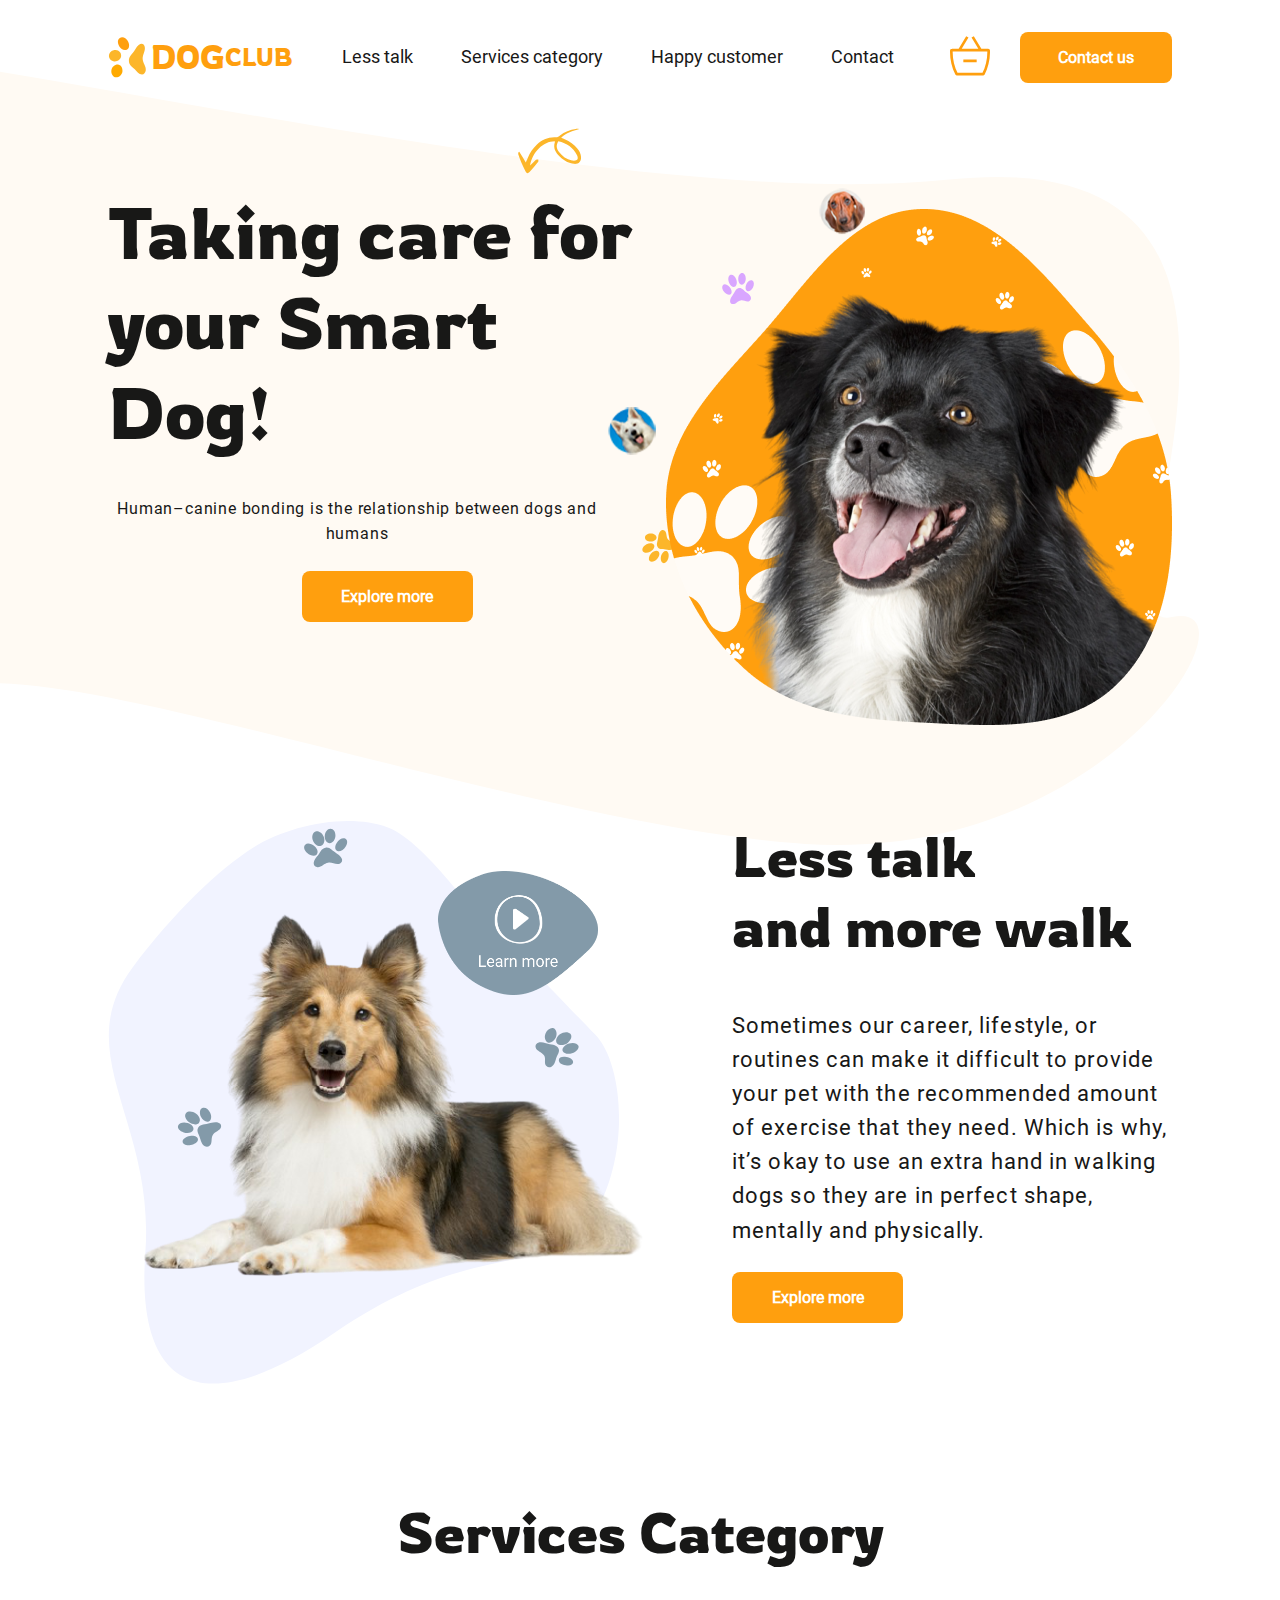
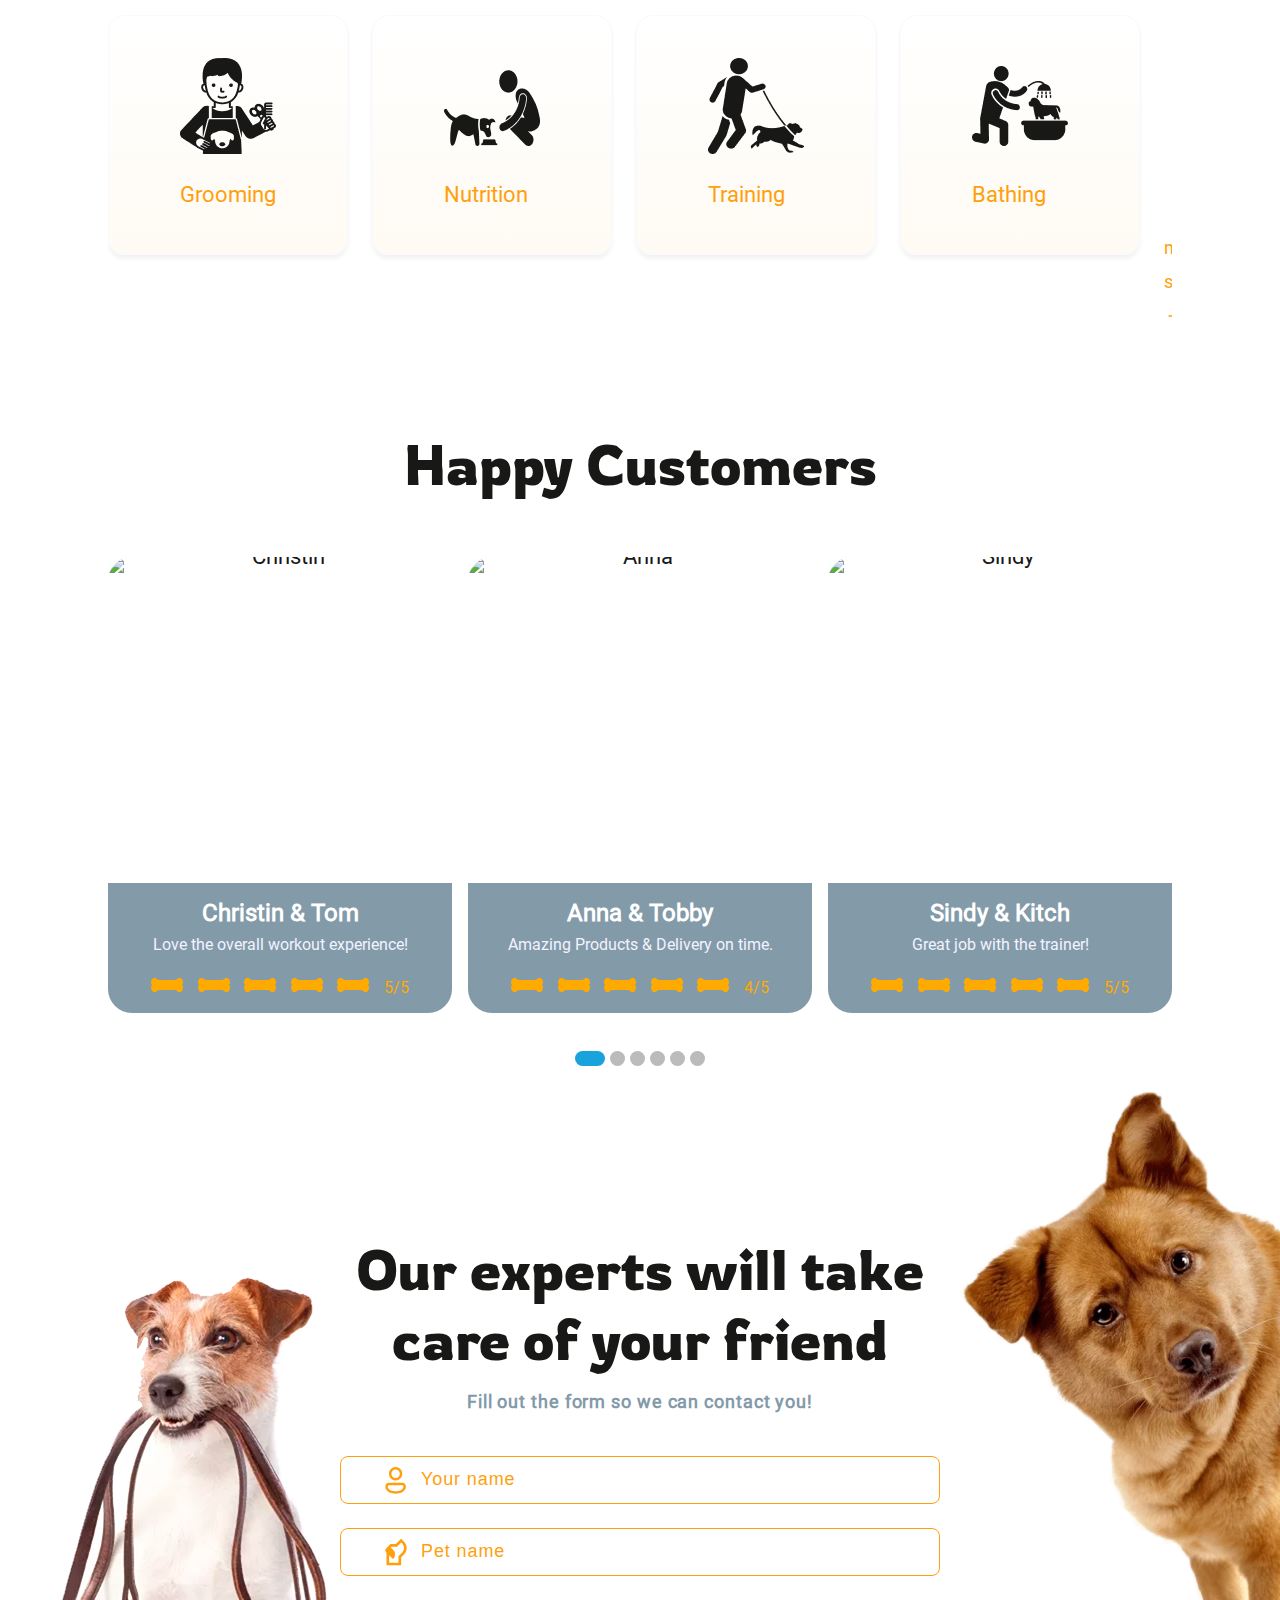
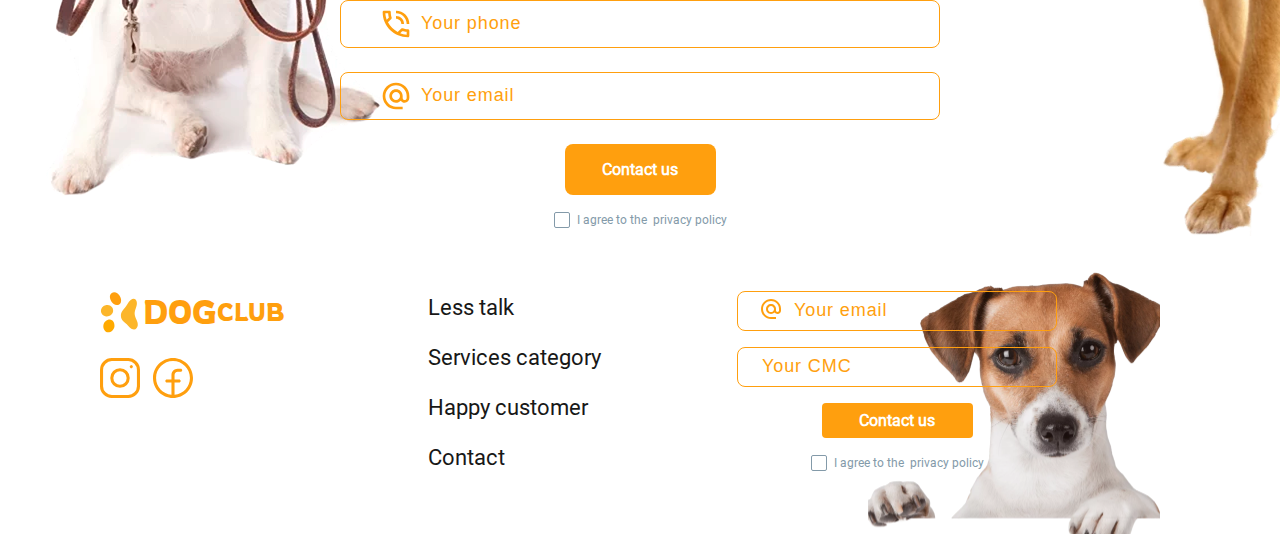
==== index.html @ 5342585d "created nutrition page" ====
<!DOCTYPE html>
<html lang="en">
  <head>
    <meta charset="UTF-8" />
    <meta name="viewport" content="width=device-width, initial-scale=1.0" />
    <title>Dog Club</title>
    <link rel="stylesheet" href="./css/main.css" />
  </head>
  <body>
    <header class="header">
      <nav class="navigation">
        <a href="/" class="logo">
          <svg class="logo__icon">
            <use href="./images/icons.svg#icon-paw"></use>
          </svg>
          <span class="logo__text-big">Dog</span
          ><span class="logo__text-little">Club</span>
        </a>
        <ul class="header__menu">
          <li><a href="#preview" class="header__link">Less talk</a></li>
          <li><a href="#services" class="header__link">Services category</a></li>
          <li><a href="#happy-customers" class="header__link">Happy customer</a></li>
          <li><a href="#contact-us" class="header__link">Contact</a></li>
        </ul>
      </nav>
      <div class="header__button">
        <button class="basket">
          <svg class="basket-icon">
            <use href="./images/icons.svg#icon-basket"></use>
          </svg>
        </button>
        <button class="button contact-btn" type="button">Contact us</button>
        <button class="burger-btn">
          <svg width="24" height="24">
            <use href="./images/icons.svg#icon-menu"></use>
          </svg>
        </button>
      </div>
    </header>
    <main>
      <div class="container">
        <section id="hero" class="hero section">
          <div class="hero_content">
            <h1 class="hero__title title">Taking care for your Smart Dog!</h1>
            <p class="usually-text hero__text">
              Human–canine bonding is the relationship between dogs and humans
            </p>
            <button class="button explore-btn hero__btn">Explore more</button>
          </div>
          <div class="hero__mask">
            <img
              class="hero__image"
              src="./images/hero-big-dog.png"
              alt="Dog"
            />
          </div>
        </section>
        <section id="preview" class="preview section">
          <div class="preview__image">
            <img src="./images/preview-dog.png" alt="learn more" />
          </div>
          <div>
            <h2 class="title preview__title">
              Less talk<br />
              and more walk
            </h2>
            <p class="usually-text">
              Sometimes our career, lifestyle, or routines can make it difficult
              to provide your pet with the recommended amount of exercise that
              they need. Which is why, it’s okay to use an extra hand in walking
              dogs so they are in perfect shape, mentally and physically.
            </p>
            <button class="explore-btn button">Explore more</button>
          </div>
        </section>
        <section id="services" class="services-category section">
          <h2 class="title">Services Category</h2>
          <div class="slider-container">
            <ul class="services-cards">
              <li>
                <div class="services-card">
                  <a class="services-card__link" href="#"
                    ><img
                      class="services-card__img"
                      src="./images/grooming.png"
                      alt="Grooming"
                    />Grooming</a
                  >
                </div>
              </li>
              <li>
                <div class="services-card">
                  <a class="services-card__link" href="./shop.html"
                    ><img
                      class="services-card__img"
                      src="./images/nutrition.png"
                      alt="Nutrition"
                    />Nutrition</a
                  >
                </div>
              </li>
              <li>
                <div class="services-card">
                  <a class="services-card__link" href="#"
                    ><img
                      class="services-card__img"
                      src="./images/training.png"
                      alt="Training"
                    />Training</a
                  >
                </div>
              </li>
              <li>
                <div class="services-card">
                  <a class="services-card__link" href="#"
                    ><img
                      class="services-card__img"
                      src="./images/bathing.png"
                      alt="Bathing"
                    />Bathing</a
                  >
                </div>
              </li>
              <li>
                <a class="services-card__link more" href="#"
                  ><span>more services</span>
                  <svg width="40" height="12">
                    <use href="./images/icons.svg#icon-long-arrow"></use>
                  </svg>
                </a>
              </li>
            </ul>
          </div>
        </section>
        <section id="happy-customers" class="happy-customers section">
          <h2 class="title">Happy Customers</h2>
          <div class="all">
            <article id="slider">
              <input checked type="radio" name="slider" id="switch1" />
              <input type="radio" name="slider" id="switch2" />
              <input type="radio" name="slider" id="switch3" />
              <input type="radio" name="slider" id="switch4" />
              <input type="radio" name="slider" id="switch5" />
              <input type="radio" name="slider" id="switch6" />
              <div id="slides">
                <div id="overflow">
                  <ul class="happy-customers__cards">
                    <li class="happy-customers__card">
                      <img
                        class="happy-customers__image"
                        src="./images/christin.png"
                        alt="Christin"
                      />
                      <div class="content-container">
                        <h3 class="happy-customers__card-title">
                          Christin & Tom
                        </h3>
                        <p class="happy-customers__text">
                          Love the overall workout experience!
                        </p>
                        <div class="rating">
                          <svg width="32" height="14">
                            <use href="./images/icons.svg#icon-bone"></use>
                          </svg>
                          <svg width="32" height="14">
                            <use href="./images/icons.svg#icon-bone"></use>
                          </svg>
                          <svg width="32" height="14">
                            <use href="./images/icons.svg#icon-bone"></use>
                          </svg>
                          <svg width="32" height="14">
                            <use href="./images/icons.svg#icon-bone"></use>
                          </svg>
                          <svg width="32" height="14">
                            <use href="./images/icons.svg#icon-bone"></use>
                          </svg>
                          <span class="rating__text">5/5</span>
                        </div>
                      </div>
                    </li>
                    <li class="happy-customers__card">
                      <img
                        class="happy-customers__image"
                        src="./images/anna.png"
                        alt="Anna"
                      />
                      <div class="content-container">
                        <h3 class="happy-customers__card-title">
                          Anna & Tobby
                        </h3>
                        <p class="happy-customers__text">
                          Amazing Products & Delivery on time.
                        </p>
                        <div class="rating">
                          <svg width="32" height="14">
                            <use href="./images/icons.svg#icon-bone"></use>
                          </svg>
                          <svg width="32" height="14">
                            <use href="./images/icons.svg#icon-bone"></use>
                          </svg>
                          <svg width="32" height="14">
                            <use href="./images/icons.svg#icon-bone"></use>
                          </svg>
                          <svg width="32" height="14">
                            <use href="./images/icons.svg#icon-bone"></use>
                          </svg>
                          <svg width="32" height="14">
                            <use href="./images/icons.svg#icon-bone"></use>
                          </svg>
                          <span class="rating__text">4/5</span>
                        </div>
                      </div>
                    </li>
                    <li class="happy-customers__card">
                      <img
                        class="happy-customers__image"
                        src="./images/sindy.png"
                        alt="Sindy"
                      />
                      <div class="content-container">
                        <h3 class="happy-customers__card-title">
                          Sindy & Kitch
                        </h3>
                        <p class="happy-customers__text">
                          Great job with the trainer!
                        </p>
                        <div class="rating">
                          <svg width="32" height="14">
                            <use href="./images/icons.svg#icon-bone"></use>
                          </svg>
                          <svg width="32" height="14">
                            <use href="./images/icons.svg#icon-bone"></use>
                          </svg>
                          <svg width="32" height="14">
                            <use href="./images/icons.svg#icon-bone"></use>
                          </svg>
                          <svg width="32" height="14">
                            <use href="./images/icons.svg#icon-bone"></use>
                          </svg>
                          <svg width="32" height="14">
                            <use href="./images/icons.svg#icon-bone"></use>
                          </svg>
                          <span class="rating__text">5/5</span>
                        </div>
                      </div>
                    </li>
                    <li class="happy-customers__card">
                      <img
                        class="happy-customers__image"
                        src="./images/christin.png"
                        alt="Christin"
                      />
                      <div class="content-container">
                        <h3 class="happy-customers__card-title">
                          Christin & Tom
                        </h3>
                        <p class="happy-customers__text">
                          Love the overall workout experience!
                        </p>
                        <div class="rating">
                          <svg width="32" height="14">
                            <use href="./images/icons.svg#icon-bone"></use>
                          </svg>
                          <svg width="32" height="14">
                            <use href="./images/icons.svg#icon-bone"></use>
                          </svg>
                          <svg width="32" height="14">
                            <use href="./images/icons.svg#icon-bone"></use>
                          </svg>
                          <svg width="32" height="14">
                            <use href="./images/icons.svg#icon-bone"></use>
                          </svg>
                          <svg width="32" height="14">
                            <use href="./images/icons.svg#icon-bone"></use>
                          </svg>
                          <span class="rating__text">5/5</span>
                        </div>
                      </div>
                    </li>
                    <li class="happy-customers__card">
                      <img
                        class="happy-customers__image"
                        src="./images/anna.png"
                        alt="Anna"
                      />
                      <div class="content-container">
                        <h3 class="happy-customers__card-title">
                          Anna & Tobby
                        </h3>
                        <p class="happy-customers__text">
                          Amazing Products & Delivery on time.
                        </p>
                        <div class="rating">
                          <svg width="32" height="14">
                            <use href="./images/icons.svg#icon-bone"></use>
                          </svg>
                          <svg width="32" height="14">
                            <use href="./images/icons.svg#icon-bone"></use>
                          </svg>
                          <svg width="32" height="14">
                            <use href="./images/icons.svg#icon-bone"></use>
                          </svg>
                          <svg width="32" height="14">
                            <use href="./images/icons.svg#icon-bone"></use>
                          </svg>
                          <svg width="32" height="14">
                            <use href="./images/icons.svg#icon-bone"></use>
                          </svg>
                          <span class="rating__text">4/5</span>
                        </div>
                      </div>
                    </li>
                    <li class="happy-customers__card">
                      <img
                        class="happy-customers__image"
                        src="./images/sindy.png"
                        alt="Sindy"
                      />
                      <div class="content-container">
                        <h3 class="happy-customers__card-title">
                          Sindy & Kitch
                        </h3>
                        <p class="happy-customers__text">
                          Great job with the trainer!
                        </p>
                        <div class="rating">
                          <svg width="32" height="14">
                            <use href="./images/icons.svg#icon-bone"></use>
                          </svg>
                          <svg width="32" height="14">
                            <use href="./images/icons.svg#icon-bone"></use>
                          </svg>
                          <svg width="32" height="14">
                            <use href="./images/icons.svg#icon-bone"></use>
                          </svg>
                          <svg width="32" height="14">
                            <use href="./images/icons.svg#icon-bone"></use>
                          </svg>
                          <svg width="32" height="14">
                            <use href="./images/icons.svg#icon-bone"></use>
                          </svg>
                          <span class="rating__text">5/5</span>
                        </div>
                      </div>
                    </li>
                  </ul>
                </div>
              </div>
              <div id="controls">
                <label for="switch1"></label>
                <label for="switch2"></label>
                <label for="switch3"></label>
                <label for="switch4"></label>
                <label for="switch5"></label>
                <label for="switch6"></label>
              </div>
              <div id="active">
                <label for="switch1"></label>
                <label for="switch2"></label>
                <label for="switch3"></label>
                <label for="switch4"></label>
                <label for="switch5"></label>
                <label for="switch6"></label>
              </div>
            </article>
          </div>
        </section>
        <section id="contact-us" class="contact-us">
          <div class="contact-us__content">
            <h2 class="title contact-us__title">
              Our experts will take care of your friend
            </h2>
            <form class="contact-form">
              <h3 class="contact-form__title">
                Fill out the form so we can contact you!
              </h3>
              <label for="name"></label>
              <div class="contact-form__field">
                <input
                  class="contact-form__input"
                  id="name"
                  name="name"
                  placeholder="Your name"
                />
                <svg class="contact-form__icon" width="32" height="32">
                  <use href="./images/icons.svg#icon-user"></use>
                </svg>
              </div>
              <label for="name"></label>
              <div class="contact-form__field">
                <input
                  class="contact-form__input"
                  id="pet-name"
                  name="per-name"
                  placeholder="Pet name"
                />
                <svg class="contact-form__icon" width="32" height="32">
                  <use href="./images/icons.svg#icon-dog-head"></use>
                </svg>
              </div>
              <label for="phone"></label>
              <div class="contact-form__field">
                <input
                  class="contact-form__input"
                  id="phone"
                  name="phone"
                  placeholder="Your phone"
                />
                <svg class="contact-form__icon" width="32" height="32">
                  <use href="./images/icons.svg#icon-phone"></use>
                </svg>
              </div>
              <label for="email"></label>
              <div class="contact-form__field">
                <input
                  class="contact-form__input"
                  id="email"
                  name="email"
                  placeholder="Your email"
                />
                <svg class="contact-form__icon" width="32" height="32">
                  <use href="./images/icons.svg#icon-email"></use>
                </svg>
              </div>
              <button type="button" class="button contact-form__button">
                Contact us
              </button>
              <label for="accept" class="accept">
                <input
                  type="checkbox"
                  class="checkbox"
                  name="accept"
                  id="accept"
                  required
                />
                <svg class="accept-icon accept-icon-ch" height="16" width="16">
                  <use href="./images/icons.svg#icon-checked"></use>
                </svg>
                <svg
                  class="accept-icon accept-icon-unch"
                  height="16"
                  width="16"
                >
                  <use href="./images/icons.svg#icon-unchecked"></use>
                </svg>
                I agree to the &nbsp;
                <a href="#">privacy policу</a>
              </label>
            </form>
          </div>
        </section>
      </div>
    </main>
    <footer class="footer">
      <div class="footer__container">
        <div class="footer__logo">
          <a href="/" class="logo">
            <svg class="logo__icon">
              <use href="./images/icons.svg#icon-paw"></use>
            </svg>
            <span class="logo__text-big">Dog</span
            ><span class="logo__text-little">Club</span>
          </a>
          <svg class="footer__soc-icon" width="40" height="40">
            <use href="./images/icons.svg#icon-instagram"></use>
          </svg>
          <svg class="footer__soc-icon" width="40" height="40">
            <use href="./images/icons.svg#icon-facebook"></use>
          </svg>
        </div>

        <ul class="footer__menu">
          <li><a href="#" class="footer__link">Less talk</a></li>
          <li><a href="#" class="footer__link">Services category</a></li>
          <li><a href="#" class="footer__link">Happy customer</a></li>
          <li><a href="#" class="footer__link">Contact</a></li>
        </ul>

        <div class="footer__form">
          <form class="footer-form">
            <label for="email"></label>
            <div class="contact-form__field">
              <input
                class="footer-input contact-form__input"
                id="email"
                name="email"
                placeholder="Your email"
              />
              <svg
                class="contact-form__icon footer-icon"
                width="20"
                height="20"
                viewBox="0 0 20 20"
                fill="none"
                xmlns="http://www.w3.org/2000/svg"
              >
                <path
                  d="M10.0048 20C8.63809 20 7.34643 19.7373 6.12976 19.212C4.91309 18.6873 3.85076 17.9707 2.94276 17.062C2.03409 16.154 1.31743 15.0917 0.792761 13.875C0.267428 12.6583 0.00476074 11.3667 0.00476074 10C0.00476074 8.61667 0.267428 7.321 0.792761 6.113C1.31743 4.90433 2.03409 3.846 2.94276 2.938C3.85076 2.02933 4.91309 1.31233 6.12976 0.787C7.34643 0.262333 8.63809 0 10.0048 0C11.3881 0 12.6838 0.262333 13.8918 0.787C15.1004 1.31233 16.1588 2.02933 17.0668 2.938C17.9754 3.846 18.6921 4.90433 19.2168 6.113C19.7421 7.321 20.0048 8.61667 20.0048 10V11.45C20.0048 12.4333 19.6674 13.2707 18.9928 13.962C18.3174 14.654 17.4881 15 16.5048 15C15.9048 15 15.3464 14.8667 14.8298 14.6C14.3131 14.3333 13.8881 13.9833 13.5548 13.55C13.1048 14 12.5758 14.3543 11.9678 14.613C11.3591 14.871 10.7048 15 10.0048 15C8.62143 15 7.44243 14.5123 6.46776 13.537C5.49243 12.5623 5.00476 11.3833 5.00476 10C5.00476 8.61667 5.49243 7.43733 6.46776 6.462C7.44243 5.48733 8.62143 5 10.0048 5C11.3881 5 12.5674 5.48733 13.5428 6.462C14.5174 7.43733 15.0048 8.61667 15.0048 10V11.45C15.0048 11.9333 15.1548 12.3123 15.4548 12.587C15.7548 12.8623 16.1048 13 16.5048 13C16.9048 13 17.2548 12.8623 17.5548 12.587C17.8548 12.3123 18.0048 11.9333 18.0048 11.45V10C18.0048 7.81667 17.2171 5.93733 15.6418 4.362C14.0671 2.78733 12.1881 2 10.0048 2C7.82143 2 5.94209 2.78733 4.36676 4.362C2.79209 5.93733 2.00476 7.81667 2.00476 10C2.00476 12.1833 2.79209 14.0623 4.36676 15.637C5.94209 17.2123 7.82143 18 10.0048 18H15.0048V20H10.0048ZM10.0048 13C10.8381 13 11.5464 12.7083 12.1298 12.125C12.7131 11.5417 13.0048 10.8333 13.0048 10C13.0048 9.16667 12.7131 8.45833 12.1298 7.875C11.5464 7.29167 10.8381 7 10.0048 7C9.17143 7 8.46309 7.29167 7.87976 7.875C7.29643 8.45833 7.00476 9.16667 7.00476 10C7.00476 10.8333 7.29643 11.5417 7.87976 12.125C8.46309 12.7083 9.17143 13 10.0048 13Z"
                  fill="#FF9F0E"
                />
              </svg>
              <!-- <div>
                <svg class="footer-icon contact-form__icon">
                  <use href="./images/icons.svg#icon-email" />
                </svg>
              </div> -->
            </div>
            <label for="cmc"></label>
            <div class="contact-form__field">
              <input
                class="footer-input without-icon contact-form__input"
                id="cmc"
                name="cmc"
                placeholder="Your CMC"
              />
            </div>
            <button
              type="button"
              class="button contact-form__button footer-button"
            >
              Contact us
            </button>
            <label for="accept" class="accept">
              <input
                type="checkbox"
                class="checkbox"
                name="accept"
                id="accept"
                required
              />
              <svg class="accept-icon accept-icon-ch" height="16" width="16">
                <use href="./images/icons.svg#icon-checked"></use>
              </svg>
              <svg class="accept-icon accept-icon-unch" height="16" width="16">
                <use href="./images/icons.svg#icon-unchecked"></use>
              </svg>
              I agree to the &nbsp;
              <a href="#">privacy policу</a>
            </label>
          </form>
        </div>
      </div>
    </footer>
  </body>
</html>
---- css/main.css ----
@charset "UTF-8";
*,
*::before,
*::after {
  box-sizing: border-box;
}

html {
  scroll-behavior: smooth;
}

@font-face {
  font-family: Roboto;
  src: url("../fonts/Roboto-Regular.ttf");
}
@font-face {
  font-family: Rowdies;
  src: url("../fonts/Rowdies-Regular.ttf");
}
body {
  margin: 0;
  color: var(--dog-landing-3-c4);
  background: var(--dog-landing-3-background);
  font-family: var(--font-family);
  font-weight: 400;
  font-size: 18px;
  line-height: 133%;
}
@media screen and (min-width: 768px) {
  body {
    font-size: 22px;
    font-weight: 400;
    line-height: 155%;
  }
}

h1,
h2,
h3,
h4,
h5,
h6,
p {
  margin: 0;
  padding: 0;
}

img {
  display: block;
  width: inherit;
  height: auto;
  -o-object-fit: cover;
     object-fit: cover;
}

a {
  display: inline-block;
  text-decoration: none;
}

address {
  font-style: normal;
}

ul {
  margin: 0;
  padding: 0;
  list-style-type: none;
}

:root {
  --dog-landing-3-background: #fff;
  --dog-landing-3-s1: #ff9f0e;
  --dog-landing-3-s2: #fcb62a;
  --dog-landing-3-c3: #fffaf3;
  --dog-landing-3-c4: #181817;
  --dog-landing-3-c5: #f1f3ff;
  --dog-landing-3-c6: #839aa9;
  --dog-landing-3-s8: #f9f9ff;
  --dog-landing-3-c9: #d9a6ff;
  --dog-landing-3-c10: #ff6e9f;
  --font-family: Roboto;
  --second-family: Rowdies;
}

.logo {
  display: flex;
  align-items: center;
  font-family: var(--second-family);
  text-transform: uppercase;
  color: var(--dog-landing-3-s1);
}
.logo__text-big {
  font-size: 16px;
  font-weight: 400;
}
@media screen and (min-width: 768px) {
  .logo__text-big {
    font-size: 32px;
  }
}
.logo__text-little {
  font-weight: 300;
  font-size: 14px;
}
@media screen and (min-width: 768px) {
  .logo__text-little {
    font-size: 24px;
  }
}
.logo__icon {
  width: 16px;
  height: 16px;
}
@media screen and (min-width: 768px) {
  .logo__icon {
    width: 43px;
    height: 43px;
  }
}

.services-card {
  display: flex;
  flex-direction: column;
  justify-content: center;
  align-items: center;
  gap: 24px;
  width: 240px;
  height: 240px;
  border: 1px solid var(--dog-landing-3-s8);
  border-radius: 16px;
  box-shadow: 0 4px 4px 0 rgba(24, 24, 23, 0.05);
  background: linear-gradient(180deg, #fff 0%, #fffbf4 100%);
}
.services-card__img {
  margin-bottom: 24px;
}
.services-card__link {
  color: var(--dog-landing-3-s1);
}
.services-card__link.more {
  padding-top: 216px;
  font-size: 18px;
}

.services-cards {
  width: 100%;
  display: flex;
  animation: 15s infinite slider;
}
@media screen and (min-width: 768px) {
  .services-cards {
    animation: none;
    gap: 24px;
  }
}

.slider-container {
  overflow: hidden;
  width: 240px;
  margin-left: auto;
  margin-right: auto;
}
@media screen and (min-width: 768px) {
  .slider-container {
    width: 100%;
  }
}

@keyframes slider {
  0% {
    transform: translateX(0);
  }
  20% {
    transform: translateX(0);
  }
  22% {
    transform: translateX(-100%);
  }
  40% {
    transform: translateX(-100%);
  }
  42% {
    transform: translateX(-200%);
  }
  60% {
    transform: translateX(-200%);
  }
  62% {
    transform: translateX(-300%);
  }
  80% {
    transform: translateX(-300%);
  }
  82% {
    transform: translateX(-400%);
  }
  100% {
    transform: translateX(-400%);
  }
}
.title {
  font-family: var(--second-family);
  font-weight: 400;
  font-size: 32px;
  color: var(--dog-landing-3-c4);
  text-align: center;
  line-height: normal;
  margin-bottom: 24px;
}
@media screen and (min-width: 768px) {
  .title {
    font-size: 56px;
    margin-bottom: 48px;
  }
}

.contact-form {
  /* background-color: var(--beauty-landing-2-c1); */
  display: flex;
  flex-direction: column;
  align-items: center;
}
@media screen and (min-width: 768px) {
  .contact-form {
    width: 600px;
  }
}
.contact-form__title {
  margin-bottom: 42px;
  font-size: 18px;
  line-height: 133%;
  letter-spacing: 0.05em;
  text-align: center;
  color: var(--dog-landing-3-c6);
}
.contact-form__input {
  margin-bottom: 24px;
  width: 100%;
  height: 48px;
  background-color: inherit;
  color: var(--dog-landing-3-s1);
  padding: 8px 80px;
  border: 1.5px solid var(--dog-landing-3-s1);
  border-radius: 8px;
}
.contact-form__input:focus {
  outline: none;
  color: black;
}
.contact-form__input::-moz-placeholder {
  font-size: 18px;
  line-height: 133%;
  letter-spacing: 0.05em;
  color: var(--dog-landing-3-s1);
}
.contact-form__input::placeholder {
  font-size: 18px;
  line-height: 133%;
  letter-spacing: 0.05em;
  color: var(--dog-landing-3-s1);
}
.contact-form__input.footer-input {
  margin-bottom: 16px;
  height: 40px;
  padding: 8px 56px;
}
.contact-form__input.without-icon {
  padding: 8px 24px;
}
.contact-form__button {
  border-radius: 8px;
  padding: 16px 32px;
  width: 151px;
  background: var(--dog-landing-3-s1);
  color: var(--dog-landing-3-c3);
  margin-bottom: 16px;
}
.contact-form__button.footer-button {
  padding: 8px 24px;
  border-radius: 4px;
}
.contact-form__agree {
  line-height: 150%;
  text-align: center;
  color: var(--dog-landing-3-c6);
  font-size: 12px;
}
.contact-form__field {
  position: relative;
  width: inherit;
}
.contact-form__icon {
  position: absolute;
  top: 8px;
  left: 40px;
}
.contact-form__icon.footer-icon {
  left: 24px;
}

.accept {
  position: relative;
  margin: 0 auto 30px;
  display: flex;
  align-items: center;
  line-height: 150%;
  text-align: center;
  color: var(--dog-landing-3-c6);
  font-size: 12px;
}

.checkbox {
  position: absolute;
  width: 1px;
  height: 1px;
  margin: -1;
  border: 0;
  padding: 0;
  clip: rect(0 0 0 0);
  overflow: hidden;
}

.accept > a {
  color: var(--dog-landing-3-c6);
}

.accept-icon {
  margin-right: 7px;
}

.accept-icon-ch {
  opacity: 0;
  transition: opacity 250ms cubic-bezier(0.4, 0, 0.2, 1);
}
.checkbox:checked + .accept-icon-ch {
  opacity: 1;
}

.accept-icon-unch {
  position: absolute;
  opacity: 1;
  transition: opacity 250ms cubic-bezier(0.4, 0, 0.2, 1);
}
.checkbox:checked ~ .accept-icon-unch {
  opacity: 0;
}

#slider {
  /* положение слайдера */
  position: relative;
  text-align: center;
  top: 10px;
  margin: 0 auto;
}

#slides .happy-customers__card {
  /* все изображения справа друг от друга */
  float: left;
}

#slides .happy-customers__cards {
  /* устанавливает общий размер блока с изображениями */
  width: 100%;
  display: flex;
  gap: 16px;
  line-height: 0;
}

#overflow {
  /* скрывает всё, что находиться за пределами этого блока */
  width: 100%;
  overflow: hidden;
}

.happy-customers__card {
  /* размер изображений слайдера */
  position: relative;
  display: block;
  min-width: 320px;
  height: 416px;
  overflow: hidden;
  border-radius: 16px;
}
@media screen and (min-width: 768px) {
  .happy-customers__card {
    min-width: 344px;
    height: 456px;
    border-radius: 24px;
  }
}

#slider {
  /* размер всего слайдера */
  max-width: 320px;
}
@media screen and (min-width: 768px) {
  #slider {
    max-width: 1064px;
  }
}

/* настройка положения и переключения левой стрелки */
/* если свитч 1-5 активны, то идёт обращение к лейблу из блока с айди контролс */
#switch1:checked ~ #controls label:nth-child(6),
#switch2:checked ~ #controls label:nth-child(1),
#switch3:checked ~ #controls label:nth-child(2),
#switch4:checked ~ #controls label:nth-child(3),
#switch5:checked ~ #controls label:nth-child(4),
#switch6:checked ~ #controls label:nth-child(5) {
  display: none;
}
@media screen and (min-width: 768px) {
  #switch1:checked ~ #controls label:nth-child(6),
  #switch2:checked ~ #controls label:nth-child(1),
  #switch3:checked ~ #controls label:nth-child(2),
  #switch4:checked ~ #controls label:nth-child(3),
  #switch5:checked ~ #controls label:nth-child(4),
  #switch6:checked ~ #controls label:nth-child(5) {
    background: url("../images/left-arrow.png") no-repeat;
    float: left;
    margin: 0 0 0 -104px;
    display: block;
    height: 44px;
    width: 44px;
  }
}

/* настройка положения и переключения правой стрелки */
/* если свитч 1-5 активны, то идёт обращение к лейблу из блока с айди контролс */
#switch1:checked ~ #controls label:nth-child(2),
#switch2:checked ~ #controls label:nth-child(3),
#switch3:checked ~ #controls label:nth-child(4),
#switch4:checked ~ #controls label:nth-child(5),
#switch5:checked ~ #controls label:nth-child(6),
#switch6:checked ~ #controls label:nth-child(1) {
  display: none;
}
@media screen and (min-width: 768px) {
  #switch1:checked ~ #controls label:nth-child(2),
  #switch2:checked ~ #controls label:nth-child(3),
  #switch3:checked ~ #controls label:nth-child(4),
  #switch4:checked ~ #controls label:nth-child(5),
  #switch5:checked ~ #controls label:nth-child(6),
  #switch6:checked ~ #controls label:nth-child(1) {
    background: url("../images/right-arrow.png") no-repeat;
    float: right;
    margin: 0 -104px 0 0;
    display: block;
    height: 44px;
    width: 44px;
  }
}

label,
a {
  /* при наведении на стрелки или переключатели - курсор изментится */
  cursor: pointer;
}

.all input {
  /* скрывает стандартные инпуты (чекбоксы) на стрвнице */
  display: none;
}

/* позиция изображения для активации переключателя */
#switch1:checked ~ #slides .happy-customers__cards {
  transform: translateX(0);
}

#switch2:checked ~ #slides .happy-customers__cards {
  transform: translateX(-105%);
}
@media screen and (min-width: 768px) {
  #switch2:checked ~ #slides .happy-customers__cards {
    transform: translateX(-34%);
  }
}

#switch3:checked ~ #slides .happy-customers__cards {
  transform: translateX(-210%);
}
@media screen and (min-width: 768px) {
  #switch3:checked ~ #slides .happy-customers__cards {
    transform: translateX(-68%);
  }
}

#switch4:checked ~ #slides .happy-customers__cards {
  transform: translateX(-315%);
}
@media screen and (min-width: 768px) {
  #switch4:checked ~ #slides .happy-customers__cards {
    transform: translateX(-100%);
  }
}

#switch5:checked ~ #slides .happy-customers__cards {
  transform: translateX(-420%);
}
@media screen and (min-width: 768px) {
  #switch5:checked ~ #slides .happy-customers__cards {
    transform: translateX(-134%);
  }
}

#switch6:checked ~ #slides .happy-customers__cards {
  transform: translateX(-525%);
}
@media screen and (min-width: 768px) {
  #switch6:checked ~ #slides .happy-customers__cards {
    transform: translateX(-167%);
  }
}

#controls {
  /* положение блока всех управляющих елементов */
  margin: -25% 0 0 0;
  width: 100%;
  height: 50px;
}

#active label {
  /* стиль отдельного переключателя */
  border-radius: 10px;
  display: inline-block;
  width: 15px;
  height: 15px;
  background: #bbb;
}

#active {
  /* расположение блока с переключателями */
  margin: 23% 0 0;
  text-align: center;
}

#active label:hover {
  /* поведение чекбокса при наведении */
  background: #76c8ff;
  border-color: #777 !important;
}

/* цвет активного лейбла при активации чекбокса */
#switch1:checked ~ #active label:nth-child(1),
#switch2:checked ~ #active label:nth-child(2),
#switch3:checked ~ #active label:nth-child(3),
#switch4:checked ~ #active label:nth-child(4),
#switch5:checked ~ #active label:nth-child(5) {
  background: #18a3dd;
  border-color: #18a3dd !important;
  width: 30px;
}

#slides .happy-customers__cards {
  /* анимация пролистывания изображений */
  transition: all 800ms cubic-bezier(0.77, 0, 0.175, 1);
}

#controls label:hover {
  opacity: 0.6;
}

#controls label {
  transition: opacitty 0.2s ease-out;
}

.container {
  padding: 0 20px;
}
@media screen and (min-width: 768px) {
  .container {
    padding: 0 108px;
  }
}

.usually-text {
  font-family: var(--font-family);
  font-weight: 400;
  font-size: 18px;
  line-height: 133%;
  letter-spacing: 0.05em;
  color: var(--dog-landing-3-c4);
  margin-bottom: 24px;
}
@media screen and (min-width: 768px) {
  .usually-text {
    font-size: 22px;
    line-height: 155%;
  }
}

.section {
  margin-bottom: 40px;
}
@media screen and (min-width: 768px) {
  .section {
    margin-bottom: 96px;
  }
}

.button {
  border-radius: 4px;
  border: none;
  cursor: pointer;
  background: var(--dog-landing-3-s1);
  font-family: var(--font-family);
  font-weight: 500;
  font-size: 16px;
  text-align: center;
  padding: 8px 24px;
  color: var(--dog-landing-3-background);
}
@media screen and (min-width: 768px) {
  .button {
    font-weight: 700;
    border-radius: 8px;
    padding: 16px 32px;
  }
}
.button:hover, .button:focus {
  box-shadow: inset 0px 10px 11px -4px rgba(0, 0, 0, 0.6);
}

.contact-btn {
  display: none;
  width: 126px;
}
@media screen and (min-width: 768px) {
  .contact-btn {
    display: block;
    width: 152px;
  }
}

.explore-btn {
  width: 143px;
}
@media screen and (min-width: 768px) {
  .explore-btn {
    width: 171px;
  }
}

.buy-btn {
  width: 75px;
}
@media screen and (min-width: 768px) {
  .buy-btn {
    width: 95px;
  }
}

.navigation {
  display: flex;
  justify-content: space-between;
  align-items: center;
  flex-shrink: 1;
  flex-grow: 0.5;
}

.social-conteiner {
  display: flex;
  gap: 8px;
}

.social-button {
  width: 32px;
  height: 32px;
}
@media screen and (min-width: 768px) {
  .social-button {
    width: 40px;
    height: 40px;
  }
}

.header {
  display: flex;
  padding: 16px 20px;
  margin-bottom: 32px;
  align-items: center;
  justify-content: space-between;
}
@media screen and (min-width: 768px) {
  .header {
    padding: 32px 108px;
    margin-bottom: 72px;
  }
}
.header__menu {
  font-size: 16px;
  display: none;
}
@media screen and (min-width: 768px) {
  .header__menu {
    display: flex;
    font-size: 18px;
    gap: 48px;
  }
}
.header__link {
  color: var(--dog-landing-3-c4);
}
.header__link:hover, .header__link:focus {
  color: var(--dog-landing-3-s1);
}
.header__button {
  display: flex;
}

.basket {
  border: none;
  background: inherit;
  cursor: pointer;
  margin-right: 16px;
}
@media screen and (min-width: 768px) {
  .basket {
    margin-right: 24px;
  }
}

.basket-icon {
  width: 24px;
  height: 24px;
}
@media screen and (min-width: 768px) {
  .basket-icon {
    width: 40px;
    height: 40px;
  }
}

.burger-btn {
  border: none;
  background: inherit;
  cursor: pointer;
}
@media screen and (min-width: 768px) {
  .burger-btn {
    display: none;
  }
}

.hero {
  display: flex;
  position: relative;
}
.hero::before {
  position: absolute;
  content: "";
  top: 80px;
  left: 20px;
  background-image: url("../images/hero-dog1.png"), url("../images/hero-dog2.png"), url("../images/hero-dog3.png"), url("../images/hero-curve.svg"), url("../images/violet-paw.svg"), url("../images/orange-paw.svg"), url("../images/pink-paw.svg");
  background-position: 220px 115px, 110px 160px, 0 114px, 90px 30px, 250px 0, 30px 150px, 180px 154px;
  background-size: 24px 24px, 24px 24px, 24px 24px, 24px 24px, 16px 16px, 16px 16px, 16px 16px;
  background-repeat: no-repeat;
  width: 100%;
  height: 100%;
  z-index: -1;
}
@media screen and (min-width: 768px) {
  .hero::before {
    top: -60px;
    background-position: 1132px 200px, 480px 280px, 690px 60px, 390px 0px, 590px 140px, 510px 400px, 1160px 310px;
    background-size: 48px 48px, 48px 48px, 48px 48px, 64px 48px, 42px 42px, 42px 42px, 42px 42px;
  }
}
.hero::after {
  content: "";
  position: absolute;
  top: -60px;
  right: -270px;
  z-index: -2;
  background-image: url("../images/hero-vector-mob.svg");
  background-repeat: no-repeat;
  width: 625px;
  height: 323px;
  background-size: contain;
}
@media screen and (min-width: 768px) {
  .hero::after {
    background-image: url("../images/hero-vector.svg");
    width: 1563px;
    height: 808px;
    top: -150px;
    right: -150px;
  }
}
.hero__content {
  margin-right: 65px;
}
.hero__title {
  text-align: center;
  font-size: 32px;
}
@media screen and (min-width: 768px) {
  .hero__title {
    font-size: 72px;
    text-align: left;
    max-width: 635px;
    margin-bottom: 40px;
  }
}
.hero__text {
  text-align: center;
  font-size: 16px;
}
@media screen and (min-width: 768px) {
  .hero__text {
    max-width: 498px;
    margin-bottom: 24px;
  }
}
.hero__btn {
  margin: 0 auto;
  display: flex;
}
@media screen and (min-width: 768px) {
  .hero__btn {
    display: block;
  }
}
.hero__mask {
  display: none;
}
@media screen and (min-width: 768px) {
  .hero__mask {
    display: block;
    margin-top: 22px;
    /* position: relative;
    overflow: hidden;
    width: 506px;
    height: 516px;
    background-image: url("../images/hero-dog1.png"),
      url("../images/hero-dog2.png"), url("../images/hero-dog3.png");

    background-position: 0 0, 10px 20px, 40px 70px;
    background-repeat: no-repeat; */
  }
}
.hero__image {
  width: 506px;
  height: 516px;
}

.footer {
  padding: 32px 0 32px 100px;
  background: url("../images/footer-dog.png");
  background-repeat: no-repeat;
  background-size: 292px 306px;
  background-position: calc(100% - 120px) 0;
}
.footer__container {
  display: flex;
  gap: 136px;
}
.footer__logo {
  width: 192px;
}
.footer__logo > .logo {
  margin-bottom: 24px;
}
.footer__soc-icon {
  margin-right: 8px;
}
.footer__menu {
  display: flex;
  flex-direction: column;
  gap: 16px;
}
.footer__link {
  color: var(--dog-landing-3-c4);
}
.footer__link:hover, .footer__link:focus {
  color: var(--dog-landing-3-s1);
}
.footer__form {
  width: 320px;
}

.footer-form {
  display: flex;
  flex-direction: column;
  align-items: center;
  width: 100%;
}

.contact-us {
  position: relative;
}
@media screen and (min-width: 768px) {
  .contact-us::after {
    position: absolute;
    top: -150px;
    left: -108px;
    width: 125%;
    height: 752px;
    background-image: url(../images/contact-left-dog.png), url(../images/contact-right-dog.png);
    z-index: -2;
    background-position: 30px 192px, calc(100vw - 322px) 0;
    background-size: 353px 520px, 322px 752px;
    background-repeat: no-repeat;
    content: "";
  }
}
.contact-us__content {
  width: 100%;
  margin: 0 auto;
}
@media screen and (min-width: 768px) {
  .contact-us__content {
    width: 600px;
  }
}
.contact-us__title {
  margin-bottom: 16px;
}

.preview {
  display: flex;
  background: url("../images/video.png");
  background-repeat: no-repeat;
  background-position: 330px 50px;
  background-size: 160px 124px;
}
.preview__title {
  text-align: left;
}
.preview__image {
  display: none;
}
@media screen and (min-width: 768px) {
  .preview__image {
    display: block;
    padding: 60px 0 0;
    width: 540px;
    height: 580px;
    margin-right: 84px;
    background: url(../images/preview-left-paw.svg), url(../images/preview-top-paw.svg), url(../images/preview-right-paw.svg), url(../images/preview-vector.svg);
    background-repeat: no-repeat;
    background-position: 60px 280px, 190px 0, 420px 200px, 0 0;
    z-index: -1;
  }
}

.happy-customers {
  margin-bottom: 72px;
}
@media screen and (min-width: 768px) {
  .happy-customers {
    margin-bottom: 168px;
  }
}
.happy-customers__image {
  width: 100%;
  height: 100%;
}
.happy-customers__card-title {
  font-weight: 600;
  font-size: 24px;
  margin-bottom: 8px;
  color: var(--dog-landing-3-background);
}
.happy-customers__text {
  font-size: 16px;
  color: var(--dog-landing-3-c5);
  margin-bottom: 24px;
}

.content-container {
  position: absolute;
  width: 100%;
  padding: 16px 0;
  line-height: normal;
  left: 0;
  bottom: 0;
  height: 130px;
  background-color: var(--dog-landing-3-c6);
  text-align: center;
}

.rating {
  display: flex;
  justify-content: space-between;
  width: 258px;
  margin-left: auto;
  margin-right: auto;
}
.rating__text {
  font-size: 16px;
  color: #fa0;
}

.accent-bone {
  fill: #ffaa00;
}

.empty-bone {
  fill: #f1f3ff;
}/*# sourceMappingURL=main.css.map */
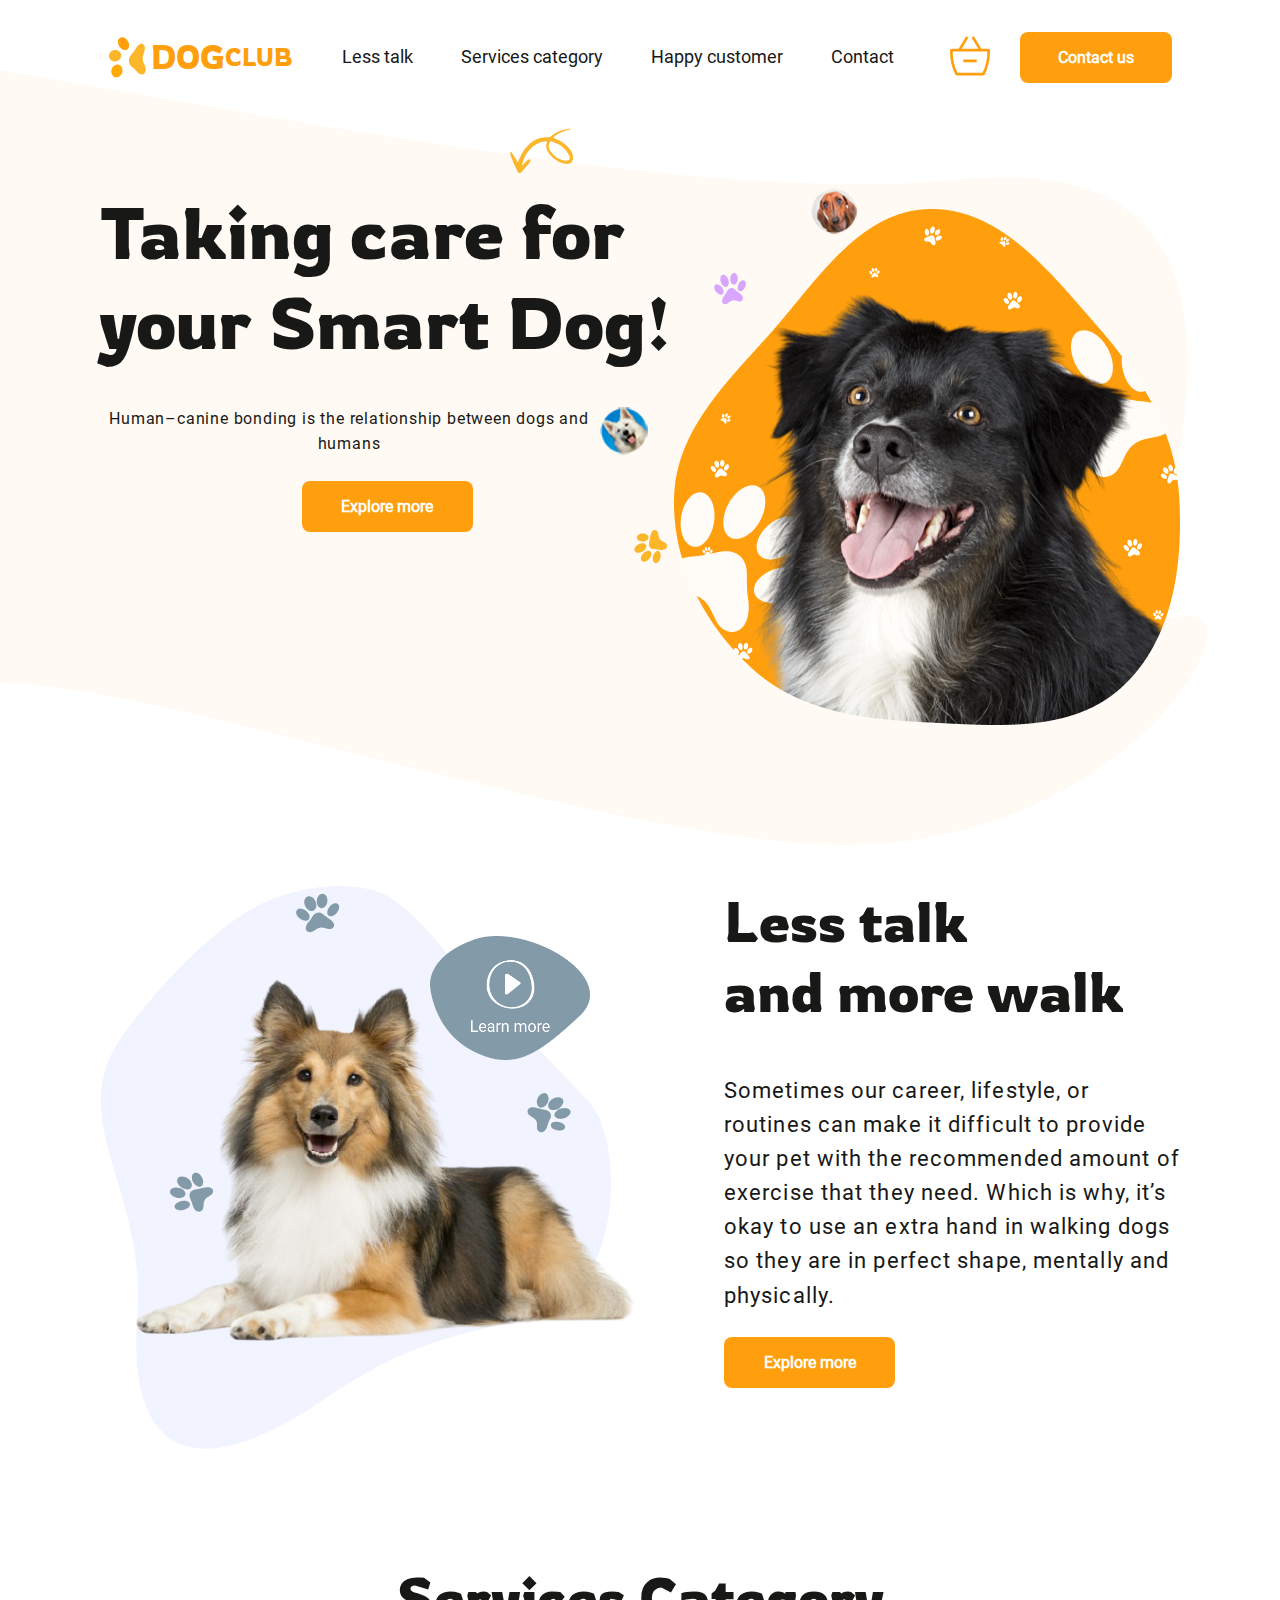
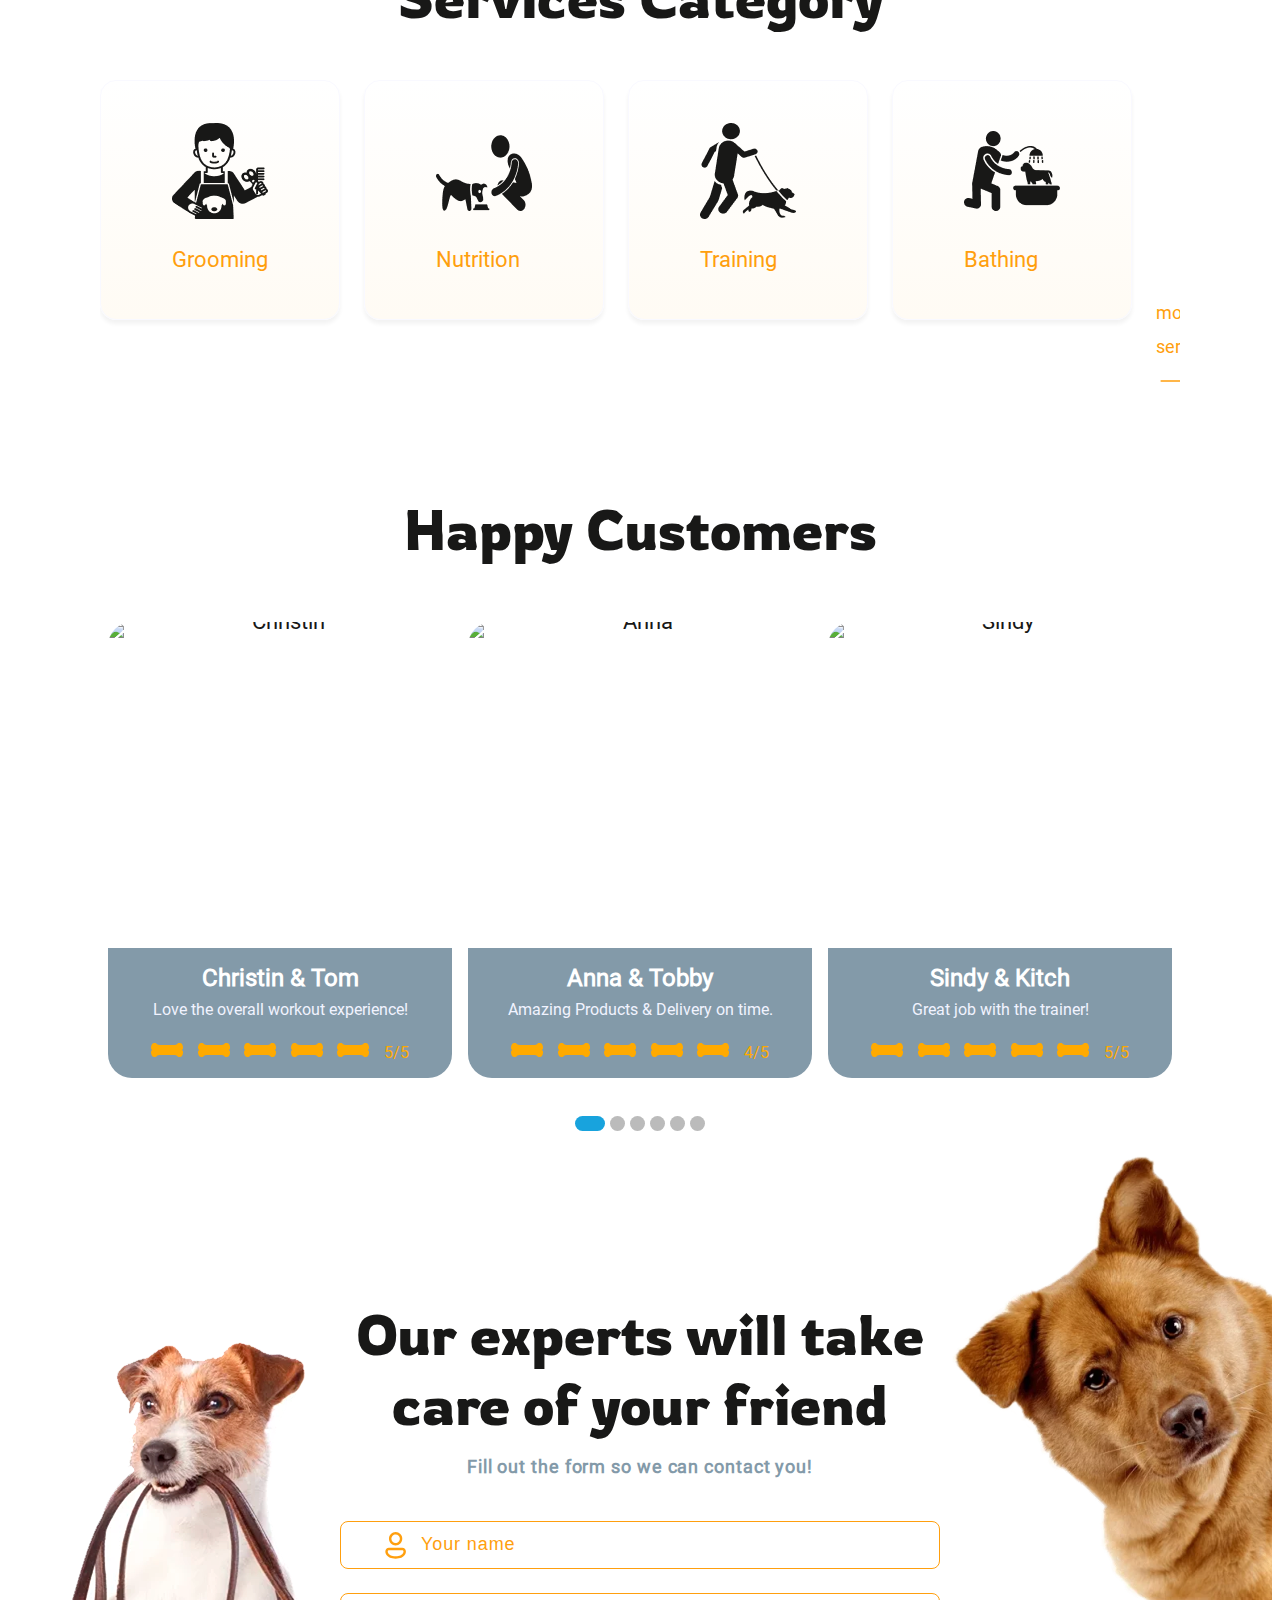
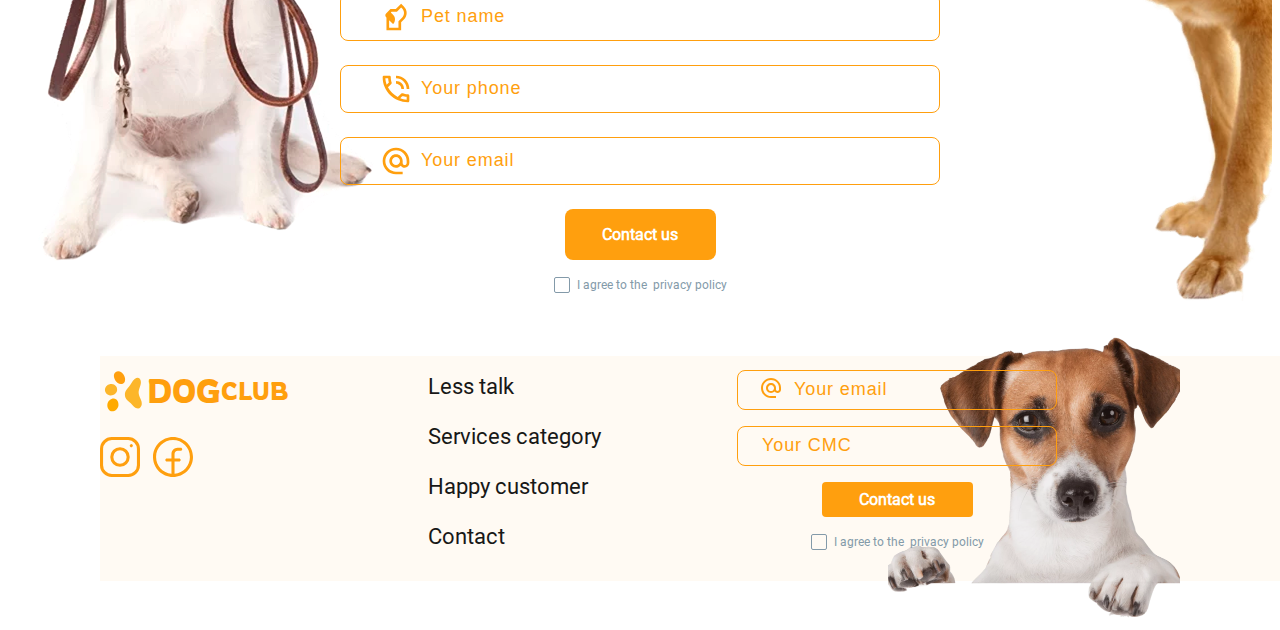
==== commit 13771750: "fix footer background, fix mobile hero (margin)" ====
--- a/index.html
+++ b/index.html
@@ -18,8 +18,12 @@
         </a>
         <ul class="header__menu">
           <li><a href="#preview" class="header__link">Less talk</a></li>
-          <li><a href="#services" class="header__link">Services category</a></li>
-          <li><a href="#happy-customers" class="header__link">Happy customer</a></li>
+          <li>
+            <a href="#services" class="header__link">Services category</a>
+          </li>
+          <li>
+            <a href="#happy-customers" class="header__link">Happy customer</a>
+          </li>
           <li><a href="#contact-us" class="header__link">Contact</a></li>
         </ul>
       </nav>
@@ -461,6 +465,22 @@
             <span class="logo__text-big">Dog</span
             ><span class="logo__text-little">Club</span>
           </a>
+          <div class="footer__soc">
+            <svg class="footer__soc-icon" width="40" height="40">
+              <use href="./images/icons.svg#icon-instagram"></use>
+            </svg>
+            <svg class="footer__soc-icon" width="40" height="40">
+              <use href="./images/icons.svg#icon-facebook"></use>
+            </svg>
+          </div>
+        </div>
+        <ul class="footer__menu">
+          <li><a href="#" class="footer__link">Less talk</a></li>
+          <li><a href="#" class="footer__link">Services category</a></li>
+          <li><a href="#" class="footer__link">Happy customer</a></li>
+          <li><a href="#" class="footer__link">Contact</a></li>
+        </ul>
+        <div class="footer__soc-mobile">
           <svg class="footer__soc-icon" width="40" height="40">
             <use href="./images/icons.svg#icon-instagram"></use>
           </svg>
@@ -468,14 +488,6 @@
             <use href="./images/icons.svg#icon-facebook"></use>
           </svg>
         </div>
-
-        <ul class="footer__menu">
-          <li><a href="#" class="footer__link">Less talk</a></li>
-          <li><a href="#" class="footer__link">Services category</a></li>
-          <li><a href="#" class="footer__link">Happy customer</a></li>
-          <li><a href="#" class="footer__link">Contact</a></li>
-        </ul>
-
         <div class="footer__form">
           <form class="footer-form">
             <label for="email"></label>
--- a/css/main.css
+++ b/css/main.css
@@ -570,7 +570,7 @@
 }
 @media screen and (min-width: 768px) {
   .container {
-    padding: 0 108px;
+    padding: 0 100px;
   }
 }
 
@@ -675,6 +675,72 @@
   }
 }
 
+.sorting {
+  display: flex;
+  justify-content: space-between;
+}
+
+.sorting-title {
+  color: var(--dog-landing-3-s1);
+}
+
+.sorting-label {
+  display: inline-block;
+  color: var(--dog-landing-3-s1);
+  margin-right: 16px;
+}
+
+.bd-example::after {
+  display: block;
+  clear: both;
+  content: "";
+}
+
+.btn-group {
+  position: relative;
+  display: inline-flex;
+  vertical-align: middle;
+}
+
+.btn-check {
+  position: absolute;
+  clip: rect(0, 0, 0, 0);
+  pointer-events: none;
+}
+
+.btn-group > .btn {
+  position: relative;
+  flex: 1 1 auto;
+  border: 1px solid var(--dog-landing-3-c6);
+  padding: 8px;
+  font-size: 16px;
+}
+
+/* .btn-group > :first-child{
+border-radius: 2px 0 0 2px;
+} */
+.btn-group > .btn-check:checked + .btn,
+.btn-group > .btn-check:focus + .btn,
+.btn-group > .btn.active,
+.btn-group > .btn:active,
+.btn-group > .btn:focus,
+.btn-group > .btn:hover {
+  z-index: 1;
+}
+
+.btn-check:checked + .btn,
+.btn.active,
+.btn:first-child:active,
+:not(.btn-check) + .btn:active {
+  color: white;
+  background-color: var(--dog-landing-3-s1);
+}
+
+.btn-group > .btn-group:not(:first-child),
+.btn-group > :not(.btn-check:first-child) + .btn {
+  margin-left: -1px;
+}
+
 .header {
   display: flex;
   padding: 16px 20px;
@@ -746,6 +812,7 @@
 .hero {
   display: flex;
   position: relative;
+  padding: 0 0 65px 0;
 }
 .hero::before {
   position: absolute;
@@ -846,21 +913,72 @@
 }
 
 .footer {
-  padding: 32px 0 32px 100px;
+  position: relative;
+  padding: 122px 20px 40px 20px;
+}
+.footer::before {
+  position: absolute;
+  top: 0;
+  left: calc(50vw - 64px);
+  content: "";
+  width: 128px;
+  height: 146px;
   background: url("../images/footer-dog.png");
   background-repeat: no-repeat;
-  background-size: 292px 306px;
-  background-position: calc(100% - 120px) 0;
+  background-size: 128px 146px;
+}
+@media screen and (min-width: 768px) {
+  .footer::before {
+    width: 292px;
+    height: 306px;
+    background-size: 292px 306px;
+    left: calc(100vw - 392px);
+  }
+}
+@media screen and (min-width: 768px) {
+  .footer {
+    padding: 32px 0 32px 100px;
+  }
 }
 .footer__container {
   display: flex;
-  gap: 136px;
+  flex-direction: column;
+  align-items: center;
+  gap: 24px;
+  padding-top: 14px;
+  background-color: var(--dog-landing-3-c3);
+}
+@media screen and (min-width: 768px) {
+  .footer__container {
+    padding-top: 14px;
+    gap: 136px;
+    flex-direction: row;
+    align-items: start;
+  }
 }
 .footer__logo {
   width: 192px;
 }
 .footer__logo > .logo {
-  margin-bottom: 24px;
+  justify-content: center;
+}
+@media screen and (min-width: 768px) {
+  .footer__logo > .logo {
+    margin-bottom: 24px;
+  }
+}
+.footer__soc {
+  display: none;
+}
+@media screen and (min-width: 768px) {
+  .footer__soc {
+    display: block;
+  }
+}
+@media screen and (min-width: 768px) {
+  .footer__soc-mobile {
+    display: none;
+  }
 }
 .footer__soc-icon {
   margin-right: 8px;
@@ -868,7 +986,13 @@
 .footer__menu {
   display: flex;
   flex-direction: column;
+  align-items: center;
   gap: 16px;
+}
+@media screen and (min-width: 768px) {
+  .footer__menu {
+    align-items: start;
+  }
 }
 .footer__link {
   color: var(--dog-landing-3-c4);
@@ -885,6 +1009,75 @@
   flex-direction: column;
   align-items: center;
   width: 100%;
+}
+
+.products {
+  display: flex;
+  flex-wrap: wrap;
+  justify-content: center;
+}
+.products__lot {
+  width: 288px;
+  height: 512px;
+  display: flex;
+  flex-direction: column;
+  justify-content: flex-start;
+  align-items: center;
+  /* p {
+    font-size: 16px;
+  } */
+}
+.products__lot img {
+  height: 288px;
+  -o-object-fit: contain;
+     object-fit: contain;
+}
+.products__preview {
+  padding: 0 16px;
+  font-size: 16px;
+  text-align: center;
+  color: var(--dog-landing-3-c4);
+  margin-bottom: 24px;
+  line-height: 18.75px;
+}
+
+.stars-and-code {
+  display: flex;
+  justify-content: start;
+  margin-bottom: 16px;
+}
+.stars-and-code__code {
+  font-size: 14px;
+  text-align: center;
+  color: var(--dog-landing-3-c6);
+  line-height: 16.41px;
+  margin-right: 16px;
+}
+.stars-and-code div {
+  display: flex;
+}
+.stars-and-code__star {
+  gap: 8px;
+}
+
+.price {
+  margin-bottom: 24px;
+}
+
+.new-price {
+  font-weight: 600;
+  font-size: 18px;
+  text-align: center;
+  color: var(--dog-landing-3-c4);
+  line-height: 21.09px;
+}
+
+.old-price {
+  font-size: 14px;
+  text-decoration: line-through;
+  text-align: center;
+  color: var(--dog-landing-3-c6);
+  line-height: 16.41px;
 }
 
 .contact-us {
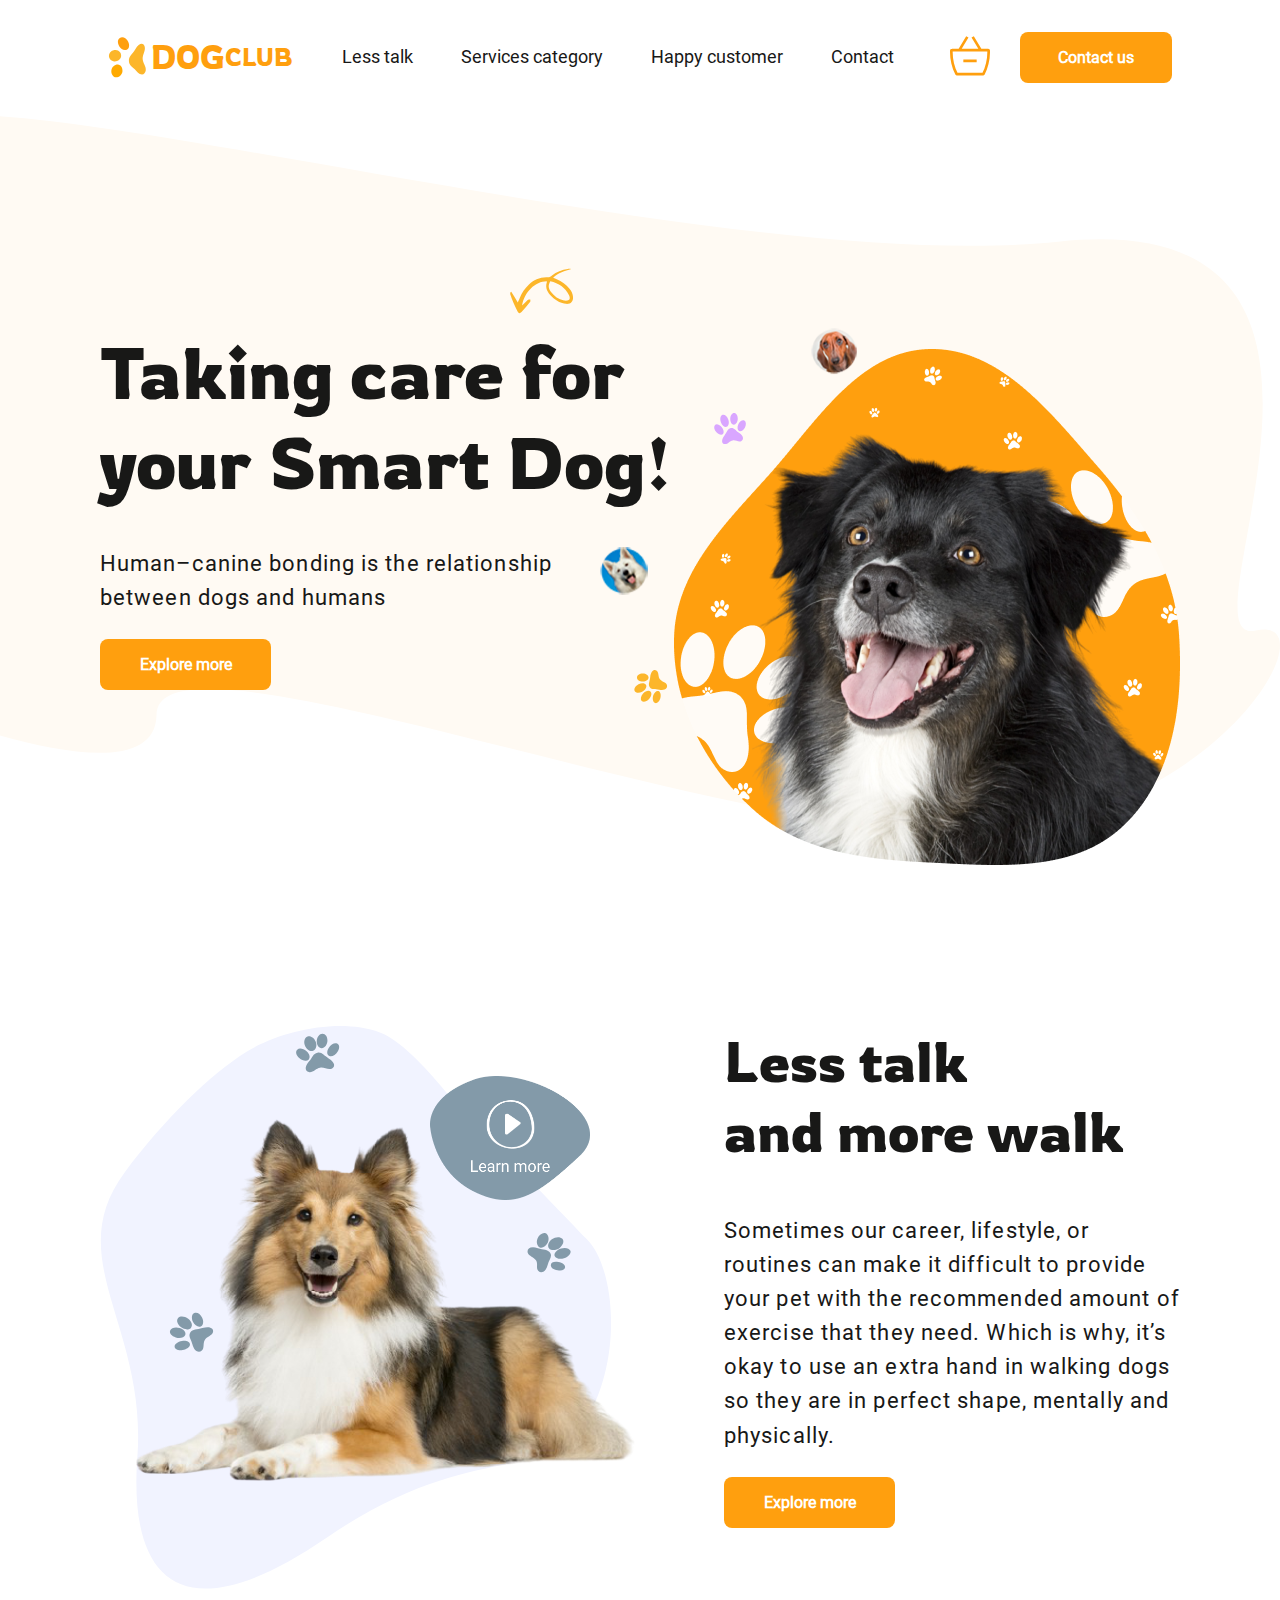
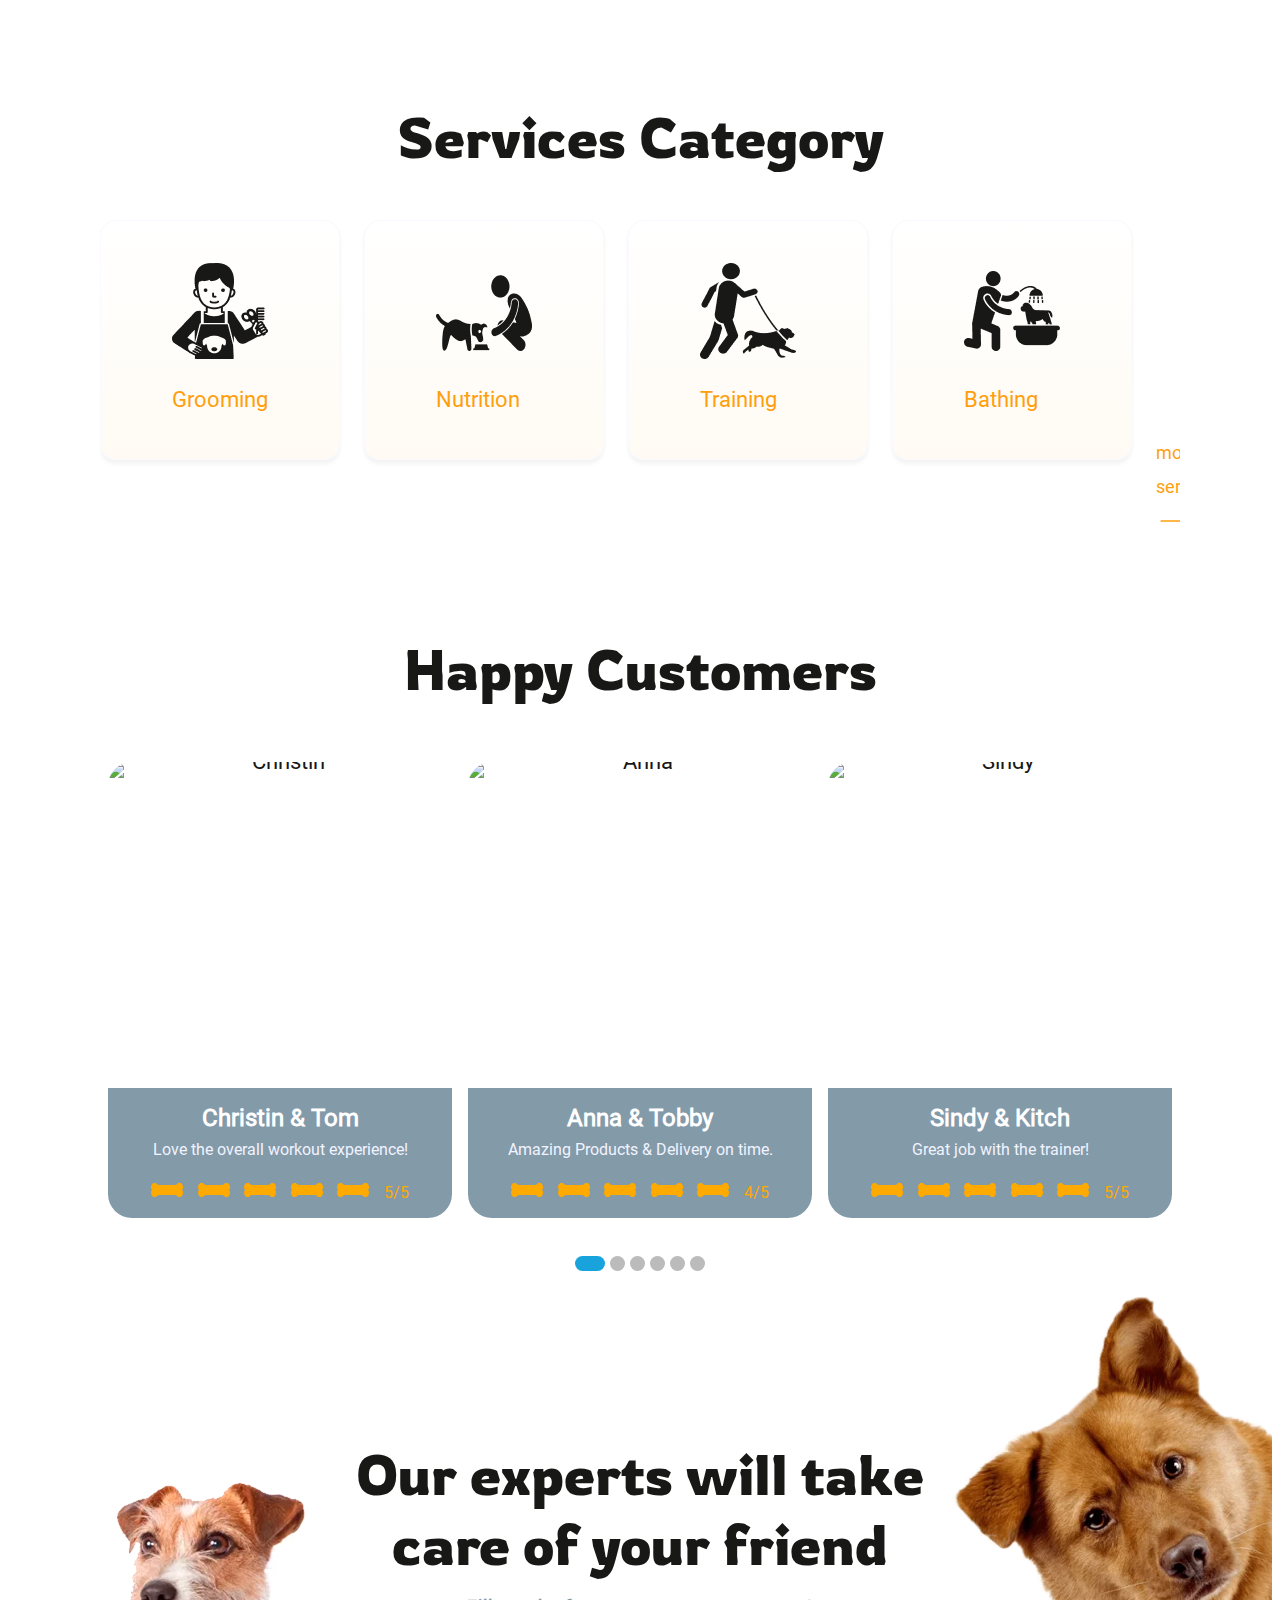
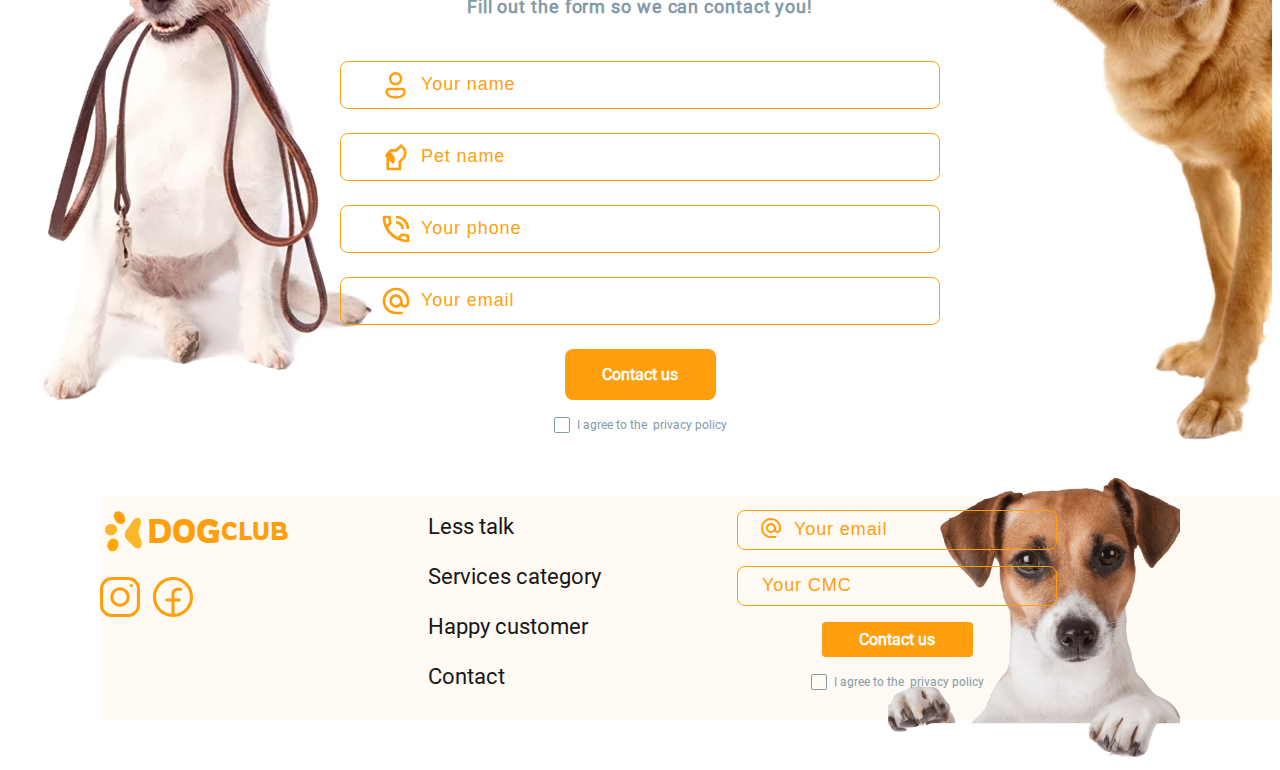
==== commit 0c3cd322: "did mobile-menu" ====
--- a/index.html
+++ b/index.html
@@ -27,13 +27,48 @@
           <li><a href="#contact-us" class="header__link">Contact</a></li>
         </ul>
       </nav>
+      <div id="mobile-menu" class="mobile-menu">
+        <div class="mobile-menu__header">
+          <a href="/" class="logo">
+            <svg class="logo__icon">
+              <use href="./images/icons.svg#icon-paw"></use>
+            </svg>
+            <span class="logo__text-big">Dog</span
+            ><span class="logo__text-little">Club</span>
+          </a>
+          <button id="mobile-menu-close"
+            type="button"
+            class="icon-button button-close modal__close"
+            >
+            <svg width="16" height="16">
+              <use href="./images/icons.svg#icon-close"></use>
+            </svg>
+          </button>
+        </div>
+        <ul class="mobile-menu__list">
+          <li><a href="#preview" class="mobile-menu__link">Less talk</a></li>
+          <li>
+            <a href="#services" class="mobile-menu__link">Services category</a>
+          </li>
+          <li>
+            <a href="#happy-customers" class="mobile-menu__link"
+              >Happy customer</a
+            >
+          </li>
+          <li><a href="#contact-us" class="mobile-menu__link">Contact</a></li>
+        </ul>
+        <a href=""></a>
+        <a href=""></a>
+      </div>
       <div class="header__button">
         <button class="basket">
           <svg class="basket-icon">
             <use href="./images/icons.svg#icon-basket"></use>
           </svg>
         </button>
-        <button class="button contact-btn" type="button">Contact us</button>
+        <button id="modal-open" class="button contact-btn" type="button">
+          Contact us
+        </button>
         <button class="burger-btn">
           <svg width="24" height="24">
             <use href="./images/icons.svg#icon-menu"></use>
@@ -390,12 +425,12 @@
                   <use href="./images/icons.svg#icon-user"></use>
                 </svg>
               </div>
-              <label for="name"></label>
+              <label for="pet-name"></label>
               <div class="contact-form__field">
                 <input
                   class="contact-form__input"
                   id="pet-name"
-                  name="per-name"
+                  name="pet-name"
                   placeholder="Pet name"
                 />
                 <svg class="contact-form__icon" width="32" height="32">
@@ -475,10 +510,14 @@
           </div>
         </div>
         <ul class="footer__menu">
-          <li><a href="#" class="footer__link">Less talk</a></li>
-          <li><a href="#" class="footer__link">Services category</a></li>
-          <li><a href="#" class="footer__link">Happy customer</a></li>
-          <li><a href="#" class="footer__link">Contact</a></li>
+          <li><a href="#preview" class="footer__link">Less talk</a></li>
+          <li>
+            <a href="#services" class="footer__link">Services category</a>
+          </li>
+          <li>
+            <a href="#happy-customers" class="footer__link">Happy customer</a>
+          </li>
+          <li><a href="#contact-us" class="footer__link">Contact</a></li>
         </ul>
         <div class="footer__soc-mobile">
           <svg class="footer__soc-icon" width="40" height="40">
@@ -553,5 +592,96 @@
         </div>
       </div>
     </footer>
+    <div class="backdrop modal is-hidden">
+      <div class="modal__content">
+        <button
+          type="button"
+          class="icon-button button-close modal__close"
+          data-modal-close
+        >
+          <svg width="16" height="16">
+            <use href="./images/icons.svg#icon-close"></use>
+          </svg>
+        </button>
+        <h2 class="title contact-us__title">
+          Our experts will take care of your friend
+        </h2>
+        <form class="contact-form">
+          <h3 class="contact-form__title">
+            Fill out the form so we can contact you!
+          </h3>
+          <label for="name"></label>
+          <div class="contact-form__field">
+            <input
+              class="contact-form__input"
+              id="name"
+              name="name"
+              placeholder="Your name"
+            />
+            <svg class="contact-form__icon" width="32" height="32">
+              <use href="./images/icons.svg#icon-user"></use>
+            </svg>
+          </div>
+          <label for="pet-name"></label>
+          <div class="contact-form__field">
+            <input
+              class="contact-form__input"
+              id="pet-name"
+              name="pet-name"
+              placeholder="Pet name"
+            />
+            <svg class="contact-form__icon" width="32" height="32">
+              <use href="./images/icons.svg#icon-dog-head"></use>
+            </svg>
+          </div>
+          <label for="phone"></label>
+          <div class="contact-form__field">
+            <input
+              class="contact-form__input"
+              id="phone"
+              name="phone"
+              placeholder="Your phone"
+            />
+            <svg class="contact-form__icon" width="32" height="32">
+              <use href="./images/icons.svg#icon-phone"></use>
+            </svg>
+          </div>
+          <label for="email"></label>
+          <div class="contact-form__field">
+            <input
+              class="contact-form__input"
+              id="email"
+              name="email"
+              placeholder="Your email"
+            />
+            <svg class="contact-form__icon" width="32" height="32">
+              <use href="./images/icons.svg#icon-email"></use>
+            </svg>
+          </div>
+          <button type="button" class="button contact-form__button">
+            Contact us
+          </button>
+          <label for="accept" class="accept">
+            <input
+              type="checkbox"
+              class="checkbox"
+              name="accept"
+              id="accept"
+              required
+            />
+            <svg class="accept-icon accept-icon-ch" height="16" width="16">
+              <use href="./images/icons.svg#icon-checked"></use>
+            </svg>
+            <svg class="accept-icon accept-icon-unch" height="16" width="16">
+              <use href="./images/icons.svg#icon-unchecked"></use>
+            </svg>
+            I agree to the &nbsp;
+            <a href="#">privacy policу</a>
+          </label>
+        </form>
+      </div>
+    </div>
+    <script src="./js/mobile-menu.js"></script>
+    <script src="./js/modal.js"></script>
   </body>
 </html>
--- a/css/main.css
+++ b/css/main.css
@@ -565,6 +565,94 @@
   transition: opacitty 0.2s ease-out;
 }
 
+.backdrop {
+  position: fixed;
+  top: 0;
+  left: 0;
+  width: 100vw;
+  height: 100vh;
+  z-index: 99;
+  overflow-y: auto;
+  background-color: rgba(24, 24, 23, 0.4);
+  transition: opacity 250ms cubic-bezier(0.4, 0, 0.2, 1), visibility 250ms cubic-bezier(0.4, 0, 0.2, 1);
+}
+.backdrop.is-hidden {
+  opacity: 0;
+  visibility: hidden;
+  pointer-events: none;
+}
+
+.modal__content-sort {
+  position: absolute;
+  bottom: 0;
+  left: 0;
+  background-color: var(--dog-landing-3-c3);
+  border-radius: 24px 24px 0 0;
+  width: 360px;
+  height: 239px;
+  padding: 16px 20px;
+}
+@media screen and (min-width: 768px) {
+  .modal__content {
+    position: absolute;
+    top: 50%;
+    left: 50%;
+    transform: translate(-50%, -50%) scale(1);
+    border-radius: 32px;
+    width: 880px;
+    height: 880px;
+    background: var(--dog-landing-3-c3);
+    padding: 142px 138px;
+  }
+  .backdrop.is-hidden .modal__content {
+    transform: translate(-50%, -50%) scale(0.8);
+  }
+  .modal__close {
+    width: 32px;
+    height: 32px;
+    background-color: inherit;
+    border: none;
+    cursor: pointer;
+    display: flex;
+    justify-content: center;
+    align-items: center;
+    position: absolute;
+    top: 40px;
+    right: 40px;
+  }
+}
+
+.sort-title {
+  font-weight: 600;
+  font-size: 18px;
+  line-height: 133%;
+  letter-spacing: 0.05em;
+  color: var(--dog-landing-3-s1);
+  display: flex;
+  justify-content: center;
+  margin-bottom: 24px;
+}
+
+.modal-sort-list {
+  display: flex;
+  flex-direction: column;
+  /* gap:16px; */
+}
+.modal-sort-list__item {
+  display: flex;
+  justify-content: space-between;
+  font-weight: 400;
+  font-size: 16px;
+  line-height: normal;
+  color: var(--dog-landing-3-s4);
+}
+.modal-sort-list__item:not(:last-child) {
+  margin-bottom: 16px;
+}
+.modal-sort-list__item:focus {
+  color: var(--dog-landing-3-s1);
+}
+
 .container {
   padding: 0 20px;
 }
@@ -572,6 +660,41 @@
   .container {
     padding: 0 100px;
   }
+}
+
+.mobile-menu {
+  width: 100vw;
+  height: 100vh;
+  padding: 16px 20px;
+  background: inherit;
+  transform: translateX(-100vw);
+  transition: transform 500ms;
+}
+.mobile-menu.is-open {
+  transform: translateX(0);
+}
+@media screen and (min-width: 768px) {
+  .mobile-menu {
+    display: none;
+  }
+}
+.mobile-menu__header {
+  display: flex;
+  justify-content: space-between;
+  align-items: center;
+}
+.mobile-menu__list {
+  display: flex;
+  flex-direction: column;
+  gap: 16px;
+}
+.mobile-menu__link {
+  font-size: 16px;
+  color: var(--dog-landing-3-c4);
+}
+.mobile-menu__link:focus {
+  font-weight: 700;
+  color: var(--dog-landing-3-s1);
 }
 
 .usually-text {
@@ -675,9 +798,35 @@
   }
 }
 
-.sorting {
-  display: flex;
-  justify-content: space-between;
+.sorting__desktop {
+  display: none;
+}
+@media screen and (min-width: 768px) {
+  .sorting__desktop {
+    display: flex;
+    justify-content: space-between;
+  }
+}
+.sorting__mobile {
+  display: flex;
+  gap: 4px;
+}
+.sorting__mobile > button {
+  display: flex;
+  justify-content: center;
+  background-color: inherit;
+  border: none;
+  cursor: pointer;
+  width: 24px;
+  height: 24px;
+}
+.sorting__mobile > button .down {
+  transform: rotate(180deg);
+}
+@media screen and (min-width: 768px) {
+  .sorting__mobile {
+    display: none;
+  }
 }
 
 .sorting-title {
@@ -751,7 +900,7 @@
 @media screen and (min-width: 768px) {
   .header {
     padding: 32px 108px;
-    margin-bottom: 72px;
+    margin-bottom: 212px;
   }
 }
 .header__menu {
@@ -849,10 +998,11 @@
 @media screen and (min-width: 768px) {
   .hero::after {
     background-image: url("../images/hero-vector.svg");
-    width: 1563px;
+    width: 100vw;
     height: 808px;
-    top: -150px;
-    right: -150px;
+    top: -212px;
+    left: -100px;
+    background-size: 100%;
   }
 }
 .hero__content {
@@ -878,6 +1028,9 @@
   .hero__text {
     max-width: 498px;
     margin-bottom: 24px;
+    font-size: 22px;
+    line-height: 34px;
+    text-align: left;
   }
 }
 .hero__btn {
@@ -887,6 +1040,7 @@
 @media screen and (min-width: 768px) {
   .hero__btn {
     display: block;
+    margin-left: 0;
   }
 }
 .hero__mask {
@@ -1017,8 +1171,8 @@
   justify-content: center;
 }
 .products__lot {
-  width: 288px;
-  height: 512px;
+  width: 152px;
+  height: 366px;
   display: flex;
   flex-direction: column;
   justify-content: flex-start;
@@ -1027,57 +1181,100 @@
     font-size: 16px;
   } */
 }
+@media screen and (min-width: 768px) {
+  .products__lot {
+    width: 288px;
+    height: 512px;
+  }
+}
 .products__lot img {
-  height: 288px;
+  height: 162px;
   -o-object-fit: contain;
      object-fit: contain;
 }
+@media screen and (min-width: 768px) {
+  .products__lot img {
+    height: 288px;
+  }
+}
 .products__preview {
-  padding: 0 16px;
+  padding: 0;
+  font-size: 14px;
+  text-align: center;
+  color: var(--dog-landing-3-c4);
+  margin-bottom: 16px;
+  line-height: 18.75px;
+}
+@media screen and (min-width: 768px) {
+  .products__preview {
+    font-size: 16px;
+    margin-bottom: 24px;
+    padding: 0 16px;
+  }
+}
+
+.stars-and-code {
+  display: flex;
+  justify-content: center;
+  margin-bottom: 8px;
+  flex-direction: column;
+}
+@media screen and (min-width: 768px) {
+  .stars-and-code {
+    flex-direction: row;
+    justify-content: start;
+    margin-bottom: 16px;
+  }
+}
+.stars-and-code__code {
+  font-size: 12px;
+  text-align: center;
+  color: var(--dog-landing-3-c6);
+  line-height: 16.41px;
+  margin: 0 auto;
+}
+@media screen and (min-width: 768px) {
+  .stars-and-code__code {
+    font-size: 14px;
+    margin-right: 16px;
+  }
+}
+.stars-and-code div {
+  display: flex;
+  justify-content: center;
+}
+.stars-and-code__star {
+  gap: 8px;
+}
+
+.price {
+  margin-bottom: 24px;
+}
+
+.new-price {
+  font-weight: 600;
   font-size: 16px;
   text-align: center;
   color: var(--dog-landing-3-c4);
-  margin-bottom: 24px;
-  line-height: 18.75px;
-}
-
-.stars-and-code {
-  display: flex;
-  justify-content: start;
-  margin-bottom: 16px;
-}
-.stars-and-code__code {
-  font-size: 14px;
-  text-align: center;
-  color: var(--dog-landing-3-c6);
-  line-height: 16.41px;
-  margin-right: 16px;
-}
-.stars-and-code div {
-  display: flex;
-}
-.stars-and-code__star {
-  gap: 8px;
-}
-
-.price {
-  margin-bottom: 24px;
-}
-
-.new-price {
-  font-weight: 600;
-  font-size: 18px;
-  text-align: center;
-  color: var(--dog-landing-3-c4);
   line-height: 21.09px;
 }
+@media screen and (min-width: 768px) {
+  .new-price {
+    font-size: 18px;
+  }
+}
 
 .old-price {
-  font-size: 14px;
+  font-size: 12px;
   text-decoration: line-through;
   text-align: center;
   color: var(--dog-landing-3-c6);
   line-height: 16.41px;
+}
+@media screen and (min-width: 768px) {
+  .old-price {
+    font-size: 14px;
+  }
 }
 
 .contact-us {
